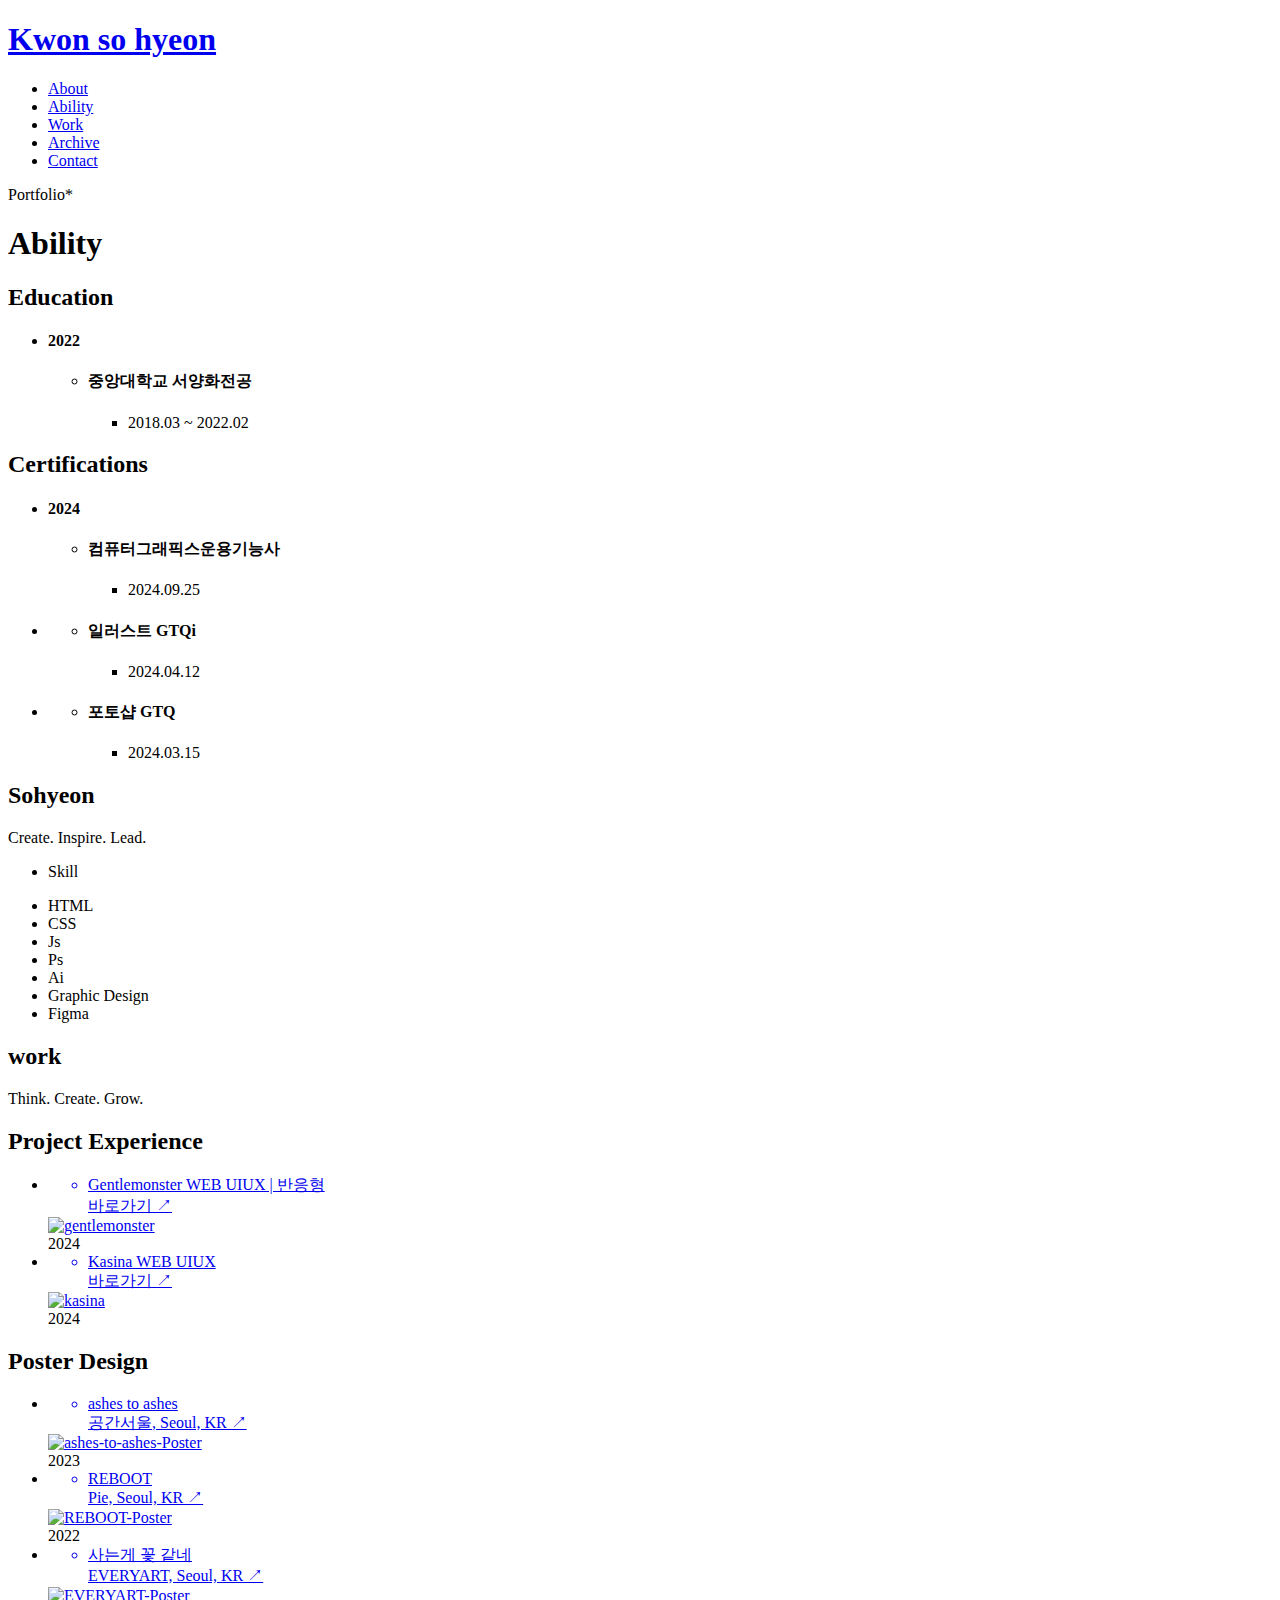
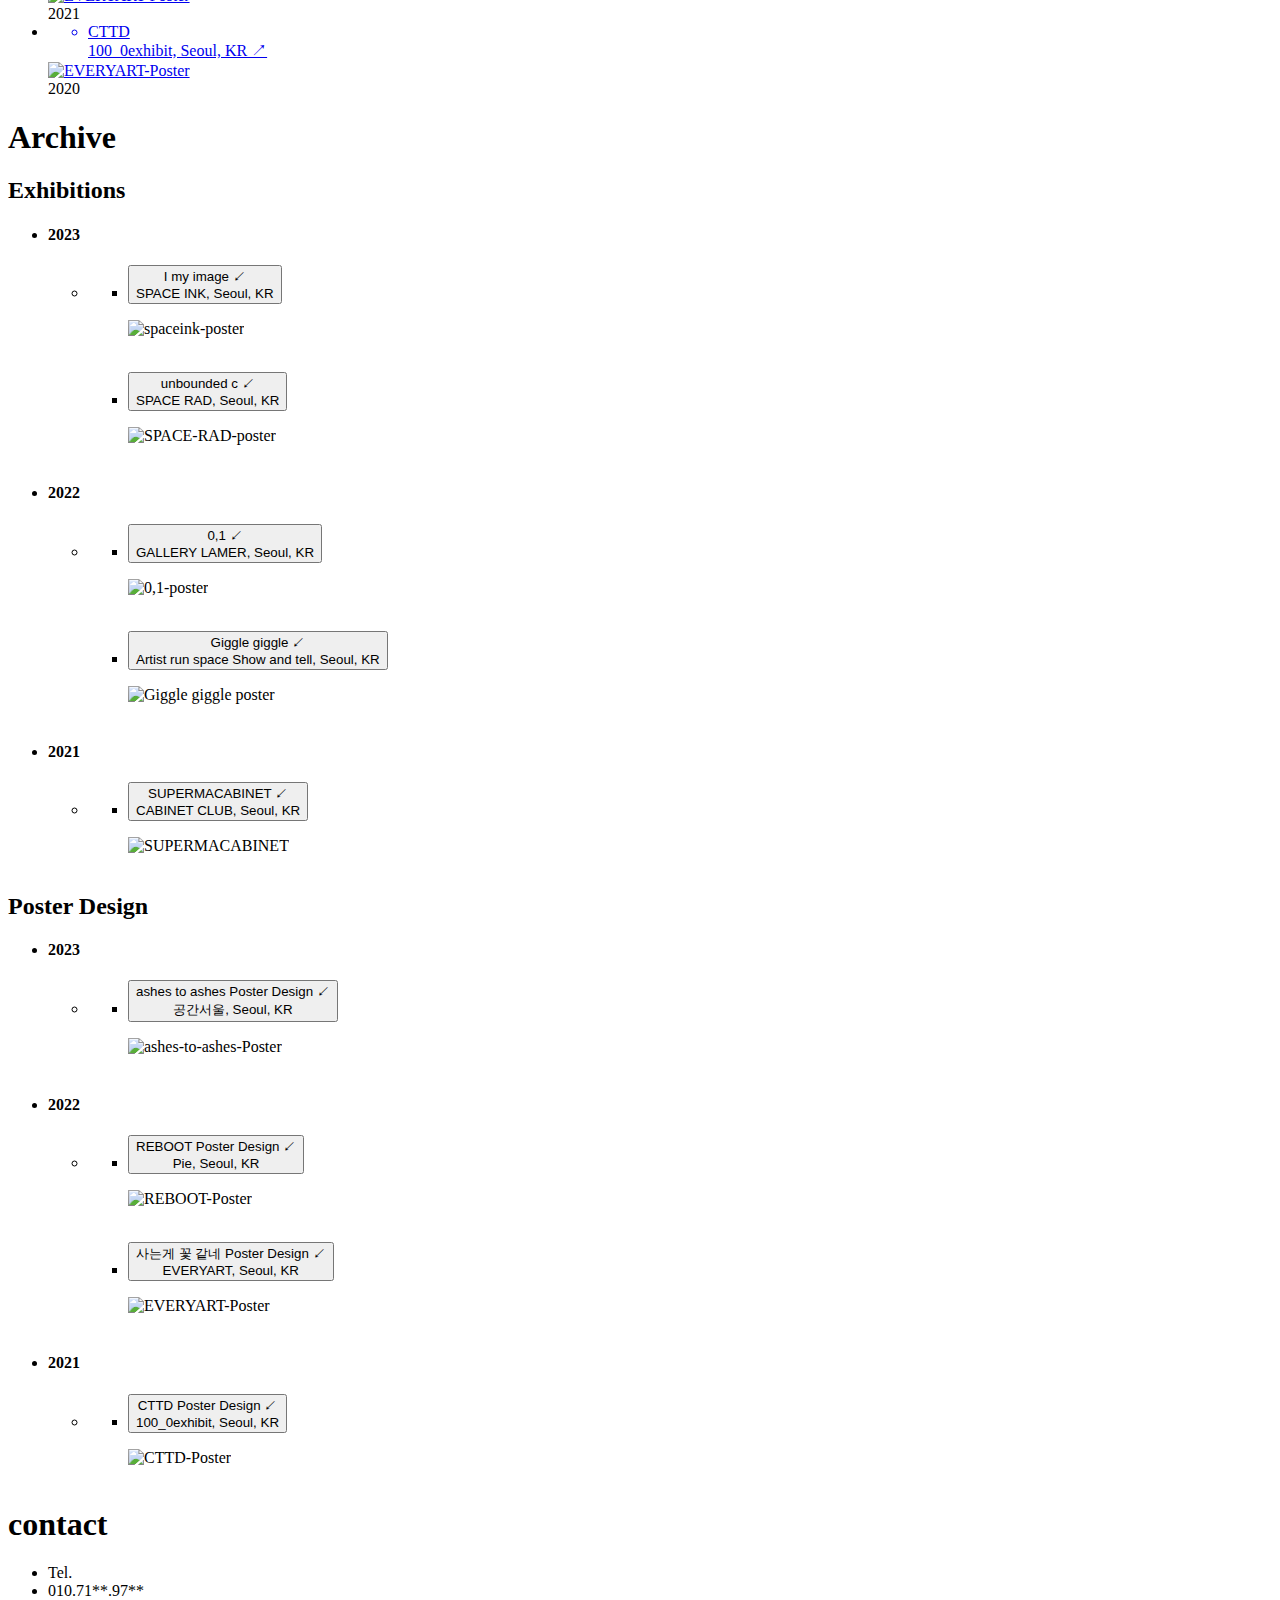
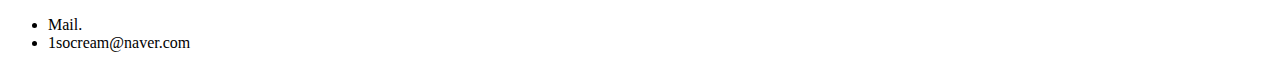
==== index.html @ 4e9f6f43 "Add files via upload" ====
<!DOCTYPE html>
<html lang="ko">
<head>
    <meta charset="UTF-8">
    <meta name="viewport" content="width=device-width, initial-scale=1.0">
    <title>kwon so hyeon</title>
    <link rel="preconnect" href="https://fonts.googleapis.com">
    <link rel="preconnect" href="https://fonts.gstatic.com" crossorigin>
    <link href="https://fonts.googleapis.com/css2?family=Figtree:ital,wght@0,300..900;1,300..900&family=Noto+Sans+KR:wght@100..900&family=Red+Hat+Display:ital,wght@0,300..900;1,300..900&display=swap" rel="stylesheet">
    <!-- <link href="https://fonts.googleapis.com/css2?family=Inter:ital,opsz,wght@0,14..32,100..900;1,14..32,100..900&display=swap" rel="stylesheet"> -->
    <script src="https://ajax.googleapis.com/ajax/libs/jquery/3.7.1/jquery.min.js"></script>
    <script src="js/script.js"></script> 
    <link rel="stylesheet" href="css/style.css">
</head>
<body>
    <div class="wrapper">
        <header>
            <div class="header-inner">
                <h1 class="logo">
                    <a href="index.html">Kwon so hyeon</a>
                </h1>
                <ul class="gnb">
                    <li><a href="#about">About</a></li>
                    <li><a href="#ability">Ability</a></li>
                    <li><a href="#work">Work</a></li>
                    <li><a href="#archive">Archive</a></li>
                    <li><a href="#contact">Contact</a></li>
                </ul>
            </div>
        </header>
        <!-- <div class="gnb-scroll"></div> -->
        
        <!-- 1 about -->
        <section id="about" class="section about">
            <div class="img-wrap">
                <!-- <img src="img/mon.png" alt="작업물"> -->
            </div>
            <div class="txt-wrap ani active">
                <p>Portfolio*</p>
            </div>
        </section>

        <!-- 2 ability -->
        <section id="ability" class="ability archive">
            <div class="scroll-container">
                <div class="sec1">
                    <div class="inner">
                        <h1 class="ani active">
                            <span>Ability</span>
                        </h1>
                    </div>
                </div>
                <div class="sec2">
                    <div class="inner">
                        <div class="year-lists">
                            <h2 class="sec-title line-top line-bottom ani active">
                                <span>Education</span>
                            </h2>
                            <ul>
                                <li>
                                    <h4 class="year">
                                        <span class="txt ani active">
                                            <span>2022</span>
                                        </span>
                                    </h4>
                                    <ul class="title-lists">
                                        <li>
                                            <h4 class="title line-bottom ani active">
                                                <span>중앙대학교 서양화전공</span>
                                            </h4>
                                            <ul class="content-lists">
                                                <li class="ani active">
                                                    <span>2018.03 ~ 2022.02</span>
                                                </li>
                                            </ul>
                                        </li>
                                    </ul>
                                </li>
                            </ul>
                        </div>
                        <div class="year-lists">
                            <h2 class="sec-title line-top line-bottom ani active">
                                <span>Certifications</span>
                            </h2>
                            <ul>
                                <li>
                                    <h4 class="year">
                                        <span class="txt ani active">
                                            <span>2024</span>
                                        </span>
                                    </h4>
                                    <ul class="title-lists">
                                        <li>
                                            <h4 class="title line-bottom ani active">
                                                <span>컴퓨터그래픽스운용기능사</span>
                                            </h4>
                                            <ul class="content-lists">
                                                <li class="ani active">
                                                    <span>2024.09.25</span>
                                                </li>
                                            </ul>
                                        </li>
                                    </ul>
                                </li>
                                <li>
                                    <h4 class="year">
                                        <span class="txt ani active">
                                            <span></span>
                                        </span>
                                    </h4>
                                    <ul class="title-lists">
                                        <li>
                                            <h4 class="title line-bottom ani active">
                                                <span>일러스트 GTQi</span>
                                            </h4>
                                            <ul class="content-lists">
                                                <li class="ani active">
                                                    <span>2024.04.12</span>
                                                </li>
                                            </ul>
                                        </li>
                                    </ul>
                                </li>
                                <li>
                                    <h4 class="year">
                                        <span class="txt ani active">
                                            <span></span>
                                        </span>
                                    </h4>
                                    <ul class="title-lists">
                                        <li>
                                            <h4 class="title line-bottom ani active">
                                                <span>포토샵 GTQ</span>
                                            </h4>
                                            <ul class="content-lists">
                                                <li class="ani active">
                                                    <span>2024.03.15</span>
                                                </li>
                                            </ul>
                                        </li>
                                    </ul>
                                </li>
                            </ul>
                        </div>
                    </div>
                </div>
            </div>
        </section>

        <!-- 3 work --> 
        <section id="work" class="work">
            <div class="sec1">
                <div class="fixed-text">
                    <div class="inner">
                        <h2 class="ani active">
                            <span>Sohyeon</span>
                        </h2>
                        <div class="p-box ani active">
                            <p class="ko">Create. Inspire. Lead.</p>
                        </div>
                    </div>
                </div>
                <div class="inner">
                    <div class="carrer-box line-top ani active">
                        <ul class="carrer-lists ani active">
                            <li>
                                <span class="txt-wrap">
                                    <span class="skill">Skill</span>
                                </span>
                            </li>
                        </ul>
                        <div class="field-lists">
                            <ul>
                                <li class="ani active">
                                    <span>HTML</span>
                                </li>
                                <li class="ani active">
                                    <span>CSS</span>
                                </li>
                                <li class="ani active">
                                    <span>Js</span>
                                </li>
                                <li class="ani active">
                                    <span>Ps</span>
                                </li>
                                <li class="ani active">
                                    <span>Ai</span>
                                </li>
                                <li class="ani active">
                                    <span>Graphic Design</span>
                                </li>
                                <li class="ani active">
                                    <span>Figma</span>
                                </li>
                            </ul>
                        </div>
                    </div>
                </div>
            </div>
            <div class="wrap">
                <div class="fixed-text workfix">
                    <div class="inner">
                        <h2 class="ani active">
                            <span>work</span>
                        </h2>
                        <div class="p-box ani active">
                            <p class="ko">Think. Create. Grow.</p>
                        </div>
                    </div>
                </div>
                <div class="scroll-container">
                    <div class="sec2">
                        <div class="inner">
                            <div class="cont-wrap">
                                <h2 class="ani active">
                                    <span>Project Experience</span>
                                </h2>
                                <div class="project-experience line-top ani active">
                                    <ul>
                                        <li class="line-top ani active">
                                            <a class="" href="http://thgusl228.dothome.co.kr/" target="_blank">
                                                <div class="text-box">
                                                    <ul>
                                                        <li>
                                                            <span>
                                                                <span>Gentlemonster WEB UIUX | 반응형<br>바로가기 ↗</span>
                                                            </span>
                                                        </li>
                                                    </ul>
                                                </div>
                                            </a>
                                            <div class="img-box gentlemonster">
                                                <a class="" href="http://thgusl228.dothome.co.kr/" target="_blank">
                                                    <img src="img/desktop.png" alt="gentlemonster">
                                                </a>
                                            </div>
                                            <span class="year">
                                                <span>2024</span>
                                            </span>
                                        </li>
                                        <li class="line-top ani active">
                                            <a class="" href="http://sohyeon.dothome.co.kr/" target="_blank">
                                                <div class="text-box">
                                                    <ul>
                                                        <li>
                                                            <span>
                                                                <span>Kasina WEB UIUX<br>바로가기 ↗</span>
                                                            </span>
                                                        </li>
                                                    </ul>
                                                </div>
                                            </a>
                                            <div class="img-box kasina">
                                                <a class="" href="http://sohyeon.dothome.co.kr/" target="_blank">
                                                    <img src="img/desktop.png" alt="kasina">
                                                </a>
                                            </div>
                                            <span class="year">
                                                <span>2024</span>
                                            </span>
                                        </li>
                                    </ul>
                                </div>
                            </div>
                        </div>
                    </div>
                    <div class="sec2 poster">
                        <div class="inner">
                            <div class="cont-wrap">
                                <h2 class="ani active">
                                    <span>Poster Design</span>
                                </h2>
                                <div class="project-experience line-top ani active">
                                    <ul>
                                        <li class="line-top ani active">
                                            <a href="https://www.instagram.com/p/Col1aEySM3P/">
                                                <div class="text-box">
                                                    <ul>
                                                        <li>
                                                            <span>
                                                                <span>ashes to ashes<br>공간서울, Seoul, KR ↗</span>
                                                            </span>
                                                        </li>
                                                    </ul>
                                                </div>
                                            </a>
                                            <div class="img-box type1">
                                                <a href="https://www.instagram.com/p/Col1aEySM3P/">
                                                    <img src="img/ashes-to-ashes.jpg" alt="ashes-to-ashes-Poster">
                                                </a>
                                            </div>
                                            <span class="year">
                                                <span>2023</span>
                                            </span>
                                        </li>
                                        <li class="line-top ani active">
                                            <a href="https://www.instagram.com/p/CaCGhY4pYge/">
                                                <div class="text-box">
                                                    <ul>
                                                        <li>
                                                            <span>
                                                                <span>REBOOT<br>Pie, Seoul, KR ↗</span>
                                                            </span>
                                                        </li>
                                                    </ul>
                                                </div>
                                            </a>
                                            <div class="img-box type1">
                                                <a href="https://www.instagram.com/p/CaCGhY4pYge/">
                                                    <img src="img/reboot.jpg" alt="REBOOT-Poster">
                                                </a>
                                            </div>
                                            <span class="year">
                                                <span>2022</span>
                                            </span>
                                        </li>
                                        <li class="line-top ani active">
                                            <a href="https://www.instagram.com/p/CYn3ITJJl_C/">
                                                <div class="text-box">
                                                    <ul>
                                                        <li>
                                                            <span>
                                                                <span>사는게 꽃 같네<br>EVERYART, Seoul, KR ↗</span>
                                                            </span>
                                                        </li>
                                                    </ul>
                                                </div>
                                            </a>
                                            <div class="img-box type1">
                                                <a href="https://www.instagram.com/p/CYn3ITJJl_C/">
                                                    <img src="img/everyart.png" alt="EVERYART-Poster">
                                                </a>
                                            </div>
                                            <span class="year">
                                                <span>2021</span>
                                            </span>
                                        </li>
                                        <li class="line-top ani active">
                                            <a href="https://www.instagram.com/p/CQ5iiHIJYPW/">
                                                <div class="text-box">
                                                    <ul>
                                                        <li>
                                                            <span>
                                                                <span>CTTD<br>100_0exhibit, Seoul, KR ↗</span>
                                                            </span>
                                                        </li>
                                                    </ul>
                                                </div>
                                            </a>
                                            <div class="img-box type1">
                                                <a href="https://www.instagram.com/p/CQ5iiHIJYPW/">
                                                    <img src="img/cttd.jpg" alt="EVERYART-Poster">
                                                </a>
                                            </div>
                                            <span class="year">
                                                <span>2020</span>
                                            </span>
                                        </li>
                                    </ul>
                                    <div class="view-more ani moreBtn active" style="display: none;">
                                        <button>
                                            <span class="pd-font">(</span>View m<i class="pd-font">o</i>re<span class="pd-font">)</span>
                                        </button>
                                    </div>
                                </div>
                            </div>
                        </div>
                    </div>
                </div>
            </div>
        </section>                    
    

        <!-- 4 archive -->
        <section id="archive" class="archive">
            <div class="scroll-container">
                <div class="sec1">
                    <div class="inner">
                        <h1 class="ani active">
                            <span>Archive</span>
                        </h1>
                    </div>   
                </div>
                <div class="sec3">
                    <div class="inner">
                        <div class="year-lists press">
                            <h2 class="sec-title line-top line-bottom ani active">
                                <span>Exhibitions</span>
                            </h2>
                            <ul>
                                <li>
                                    <h4 class="year">
                                        <span class="txt ani active">
                                            <span>2023</span>
                                        </span>
                                    </h4>
                                    <ul class="title-lists">
                                        <li>
                                            <ul class="content-lists">
                                                <li class="line-bottom ani active">
                                                    <button>
                                                        <span class="ko">I my image ↙
                                                            <br>SPACE INK, Seoul, KR
                                                        </span>
                                                    </button>
                                                    <div class="img-box">
                                                        <p>
                                                            <img src="img/spaceink.jpg" alt="spaceink-poster">
                                                            <br style="clear:both;">&nbsp;
                                                        </p>
                                                    </div>
                                                </li>
                                                <li class="line-bottom ani active">
                                                    <button>
                                                        <span class="ko">unbounded c ↙
                                                            <br>SPACE RAD, Seoul, KR
                                                        </span>
                                                    </button>
                                                    <div class="img-box">
                                                        <p>
                                                            <img src="img/spacelad.jpg" alt="SPACE-RAD-poster">
                                                            <br style="clear:both;">&nbsp;
                                                        </p>
                                                    </div>
                                                </li>
                                            </ul>
                                        </li>
                                    </ul>
                                </li>
                                <li>
                                    <h4 class="year">
                                        <span class="txt ani active">
                                            <span>2022</span>
                                        </span>
                                    </h4>
                                    <ul class="title-lists">
                                        <li>
                                            <ul class="content-lists">
                                                <li class="line-bottom ani active">
                                                    <button>
                                                        <span class="ko">0,1 ↙
                                                            <br>GALLERY LAMER, Seoul, KR
                                                        </span>
                                                    </button>
                                                    <div class="img-box">
                                                        <p>
                                                            <img src="img/cau.png" alt="0,1-poster">
                                                            <br style="clear:both;">&nbsp;
                                                        </p>
                                                    </div>
                                                </li>
                                                <li class="line-bottom ani active">
                                                    <button>
                                                        <span class="ko">Giggle giggle ↙
                                                            <br>Artist run space Show and tell, Seoul, KR
                                                        </span>
                                                    </button>
                                                    <div class="img-box">
                                                        <p>
                                                            <img src="img/showandtell.png" alt="Giggle giggle poster">
                                                            <br style="clear:both;">&nbsp;
                                                        </p>
                                                    </div>
                                                </li>
                                            </ul>
                                        </li>
                                    </ul>
                                </li>
                                <li>
                                    <h4 class="year">
                                        <span class="txt ani active">
                                            <span>2021</span>
                                        </span>
                                    </h4>
                                    <ul class="title-lists">
                                        <li>
                                            <ul class="content-lists">
                                                <li class="line-bottom ani active">
                                                    <button>
                                                        <span class="ko">SUPERMACABINET ↙
                                                            <br>CABINET CLUB, Seoul, KR
                                                        </span>
                                                    </button>
                                                    <div class="img-box">
                                                        <p>
                                                            <img src="img/cabinetclub.jpg" alt="SUPERMACABINET">
                                                            <br style="clear:both;">&nbsp;
                                                        </p>
                                                    </div>
                                                </li>
                                            </ul>
                                        </li>
                                    </ul>
                                </li>
                            </ul>
                        </div>
                    </div>
                </div>
                <div class="sec4">
                    <div class="inner">
                        <div class="year-lists press">
                            <h2 class="sec-title line-top line-bottom ani active">
                                <span>Poster Design</span>
                            </h2>
                            <ul>
                                <li>
                                    <h4 class="year">
                                        <span class="txt ani active">
                                            <span>2023</span>
                                        </span>
                                    </h4>
                                    <ul class="title-lists">
                                        <li>
                                            <ul class="content-lists">
                                                <li class="line-bottom ani active">
                                                    <button>
                                                        <span class="ko">ashes to ashes Poster Design ↙
                                                            <br>공간서울, Seoul, KR
                                                        </span>
                                                    </button>
                                                    <div class="img-box">
                                                        <p>
                                                            <img src="img/ashes-to-ashes.jpg" alt="ashes-to-ashes-Poster">
                                                            <br style="clear:both;">&nbsp;
                                                        </p>
                                                    </div>
                                                </li>
                                            </ul>
                                        </li>
                                    </ul>
                                </li>
                                <li>
                                    <h4 class="year">
                                        <span class="txt ani active">
                                            <span>2022</span>
                                        </span>
                                    </h4>
                                    <ul class="title-lists">
                                        <li>
                                            <ul class="content-lists">
                                                <li class="line-bottom ani active">
                                                    <button>
                                                        <span class="ko">REBOOT Poster Design ↙
                                                            <br>Pie, Seoul, KR
                                                        </span>
                                                    </button>
                                                    <div class="img-box">
                                                        <p>
                                                            <img src="img/reboot.jpg" alt="REBOOT-Poster">
                                                            <br style="clear:both;">&nbsp;
                                                        </p>
                                                    </div>
                                                </li>
                                                <li class="line-bottom ani active">
                                                    <button>
                                                        <span class="ko">사는게 꽃 같네 Poster Design ↙
                                                            <br>EVERYART, Seoul, KR
                                                        </span>
                                                    </button>
                                                    <div class="img-box">
                                                        <p>
                                                            <img src="img/everyart.png" alt="EVERYART-Poster">
                                                            <br style="clear:both;">&nbsp;
                                                        </p>
                                                    </div>
                                                </li>
                                            </ul>
                                        </li>
                                    </ul>
                                </li>
                                <li>
                                    <h4 class="year">
                                        <span class="txt ani active">
                                            <span>2021</span>
                                        </span>
                                    </h4>
                                    <ul class="title-lists">
                                        <li>
                                            <ul class="content-lists">
                                                <li class="line-bottom ani active">
                                                    <button>
                                                        <span class="ko">CTTD Poster Design ↙
                                                            <br>100_0exhibit, Seoul, KR
                                                        </span>
                                                    </button>
                                                    <div class="img-box">
                                                        <p>
                                                            <img src="img/cttd.jpg" alt="CTTD-Poster">
                                                            <br style="clear:both;">&nbsp;
                                                        </p>
                                                    </div>
                                                </li>
                                            </ul>
                                        </li>
                                    </ul>
                                </li>
                            </ul>
                        </div>
                    </div>
                </div>
            </div>
        </section>
        

        <!-- 5 contact -->
        <section id="contact" class="contact">
            <div class="inner">
                <h1 class="ani active">
                    <span>contact</span>
                </h1> 
                <div class="footer">
                    <ul>
                        <li>Tel.</li>
                        <li>010.71**.97**</li>
                    </ul>
                    <ul>
                        <li>Mail.</li>
                        <li>1socream@naver.com</li>
                    </ul>
                </div>
            </div>  
        </section>
    </div>
</body>
</html>
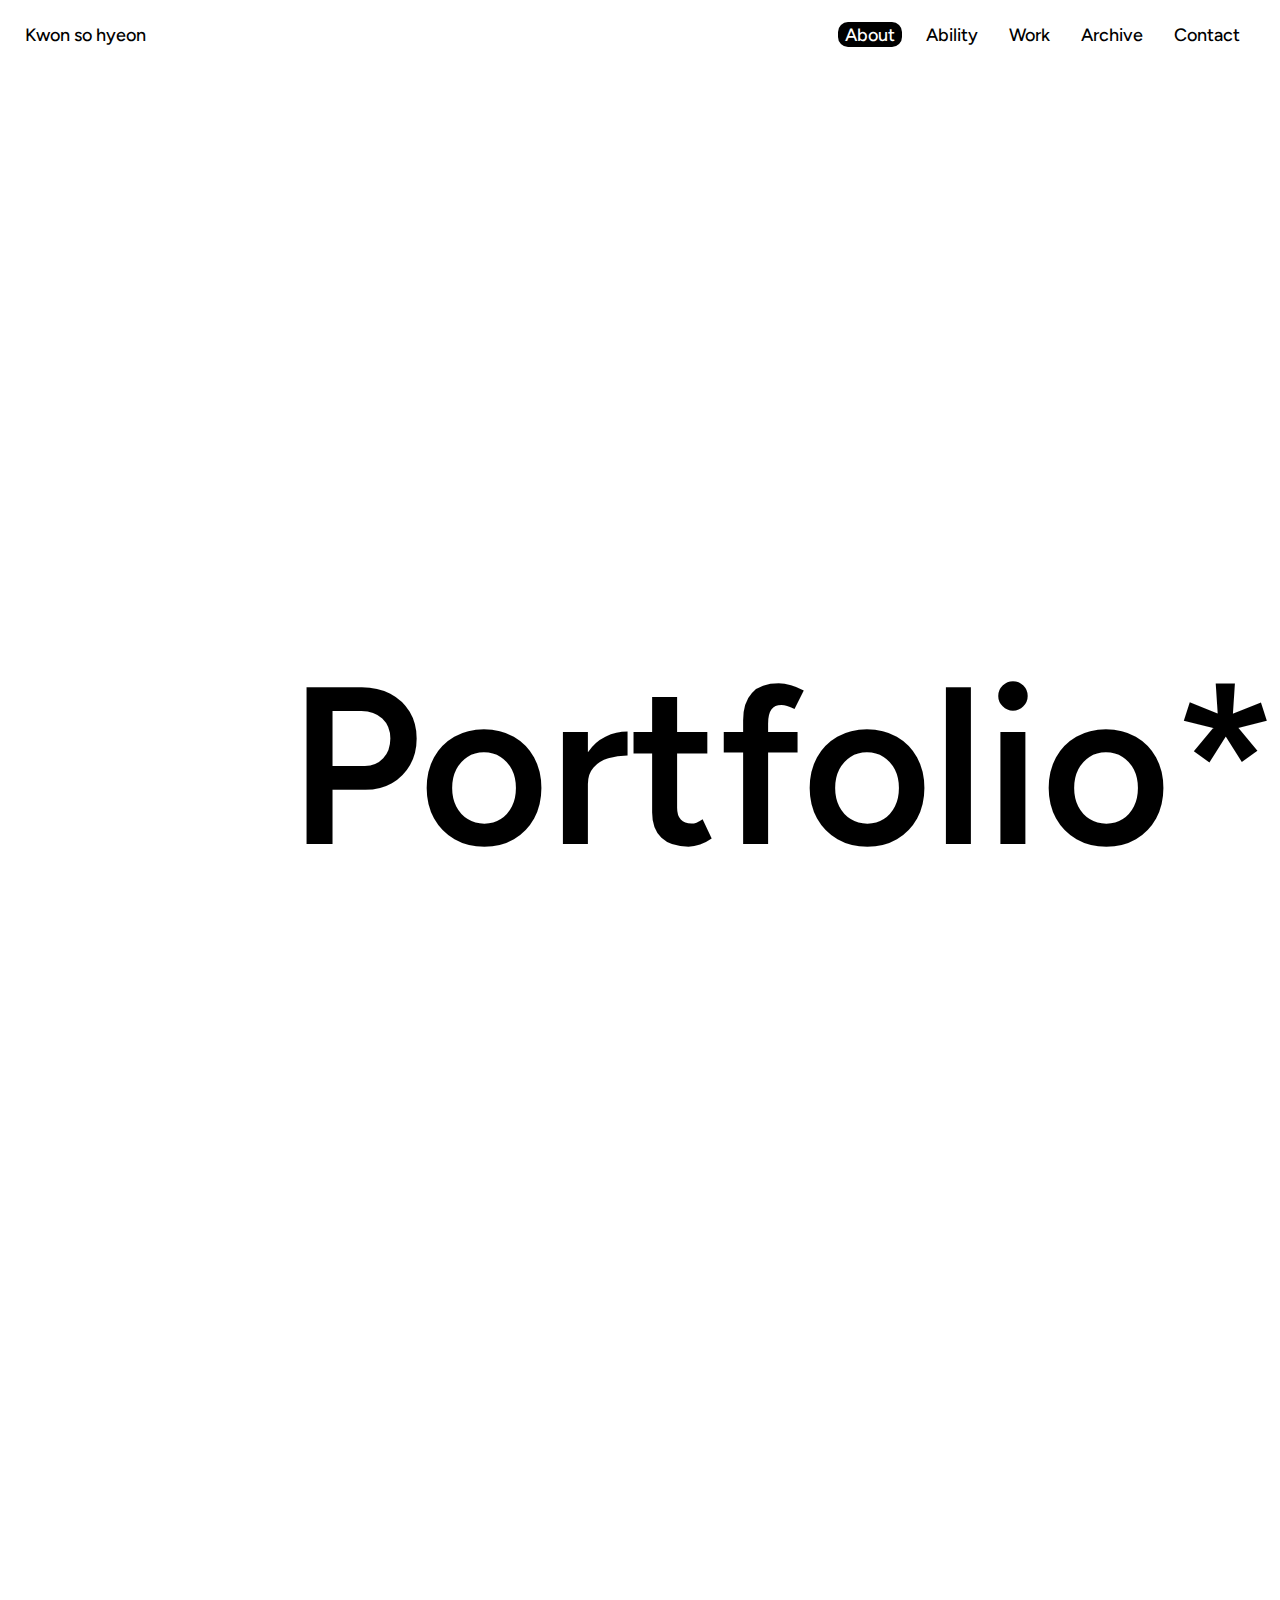
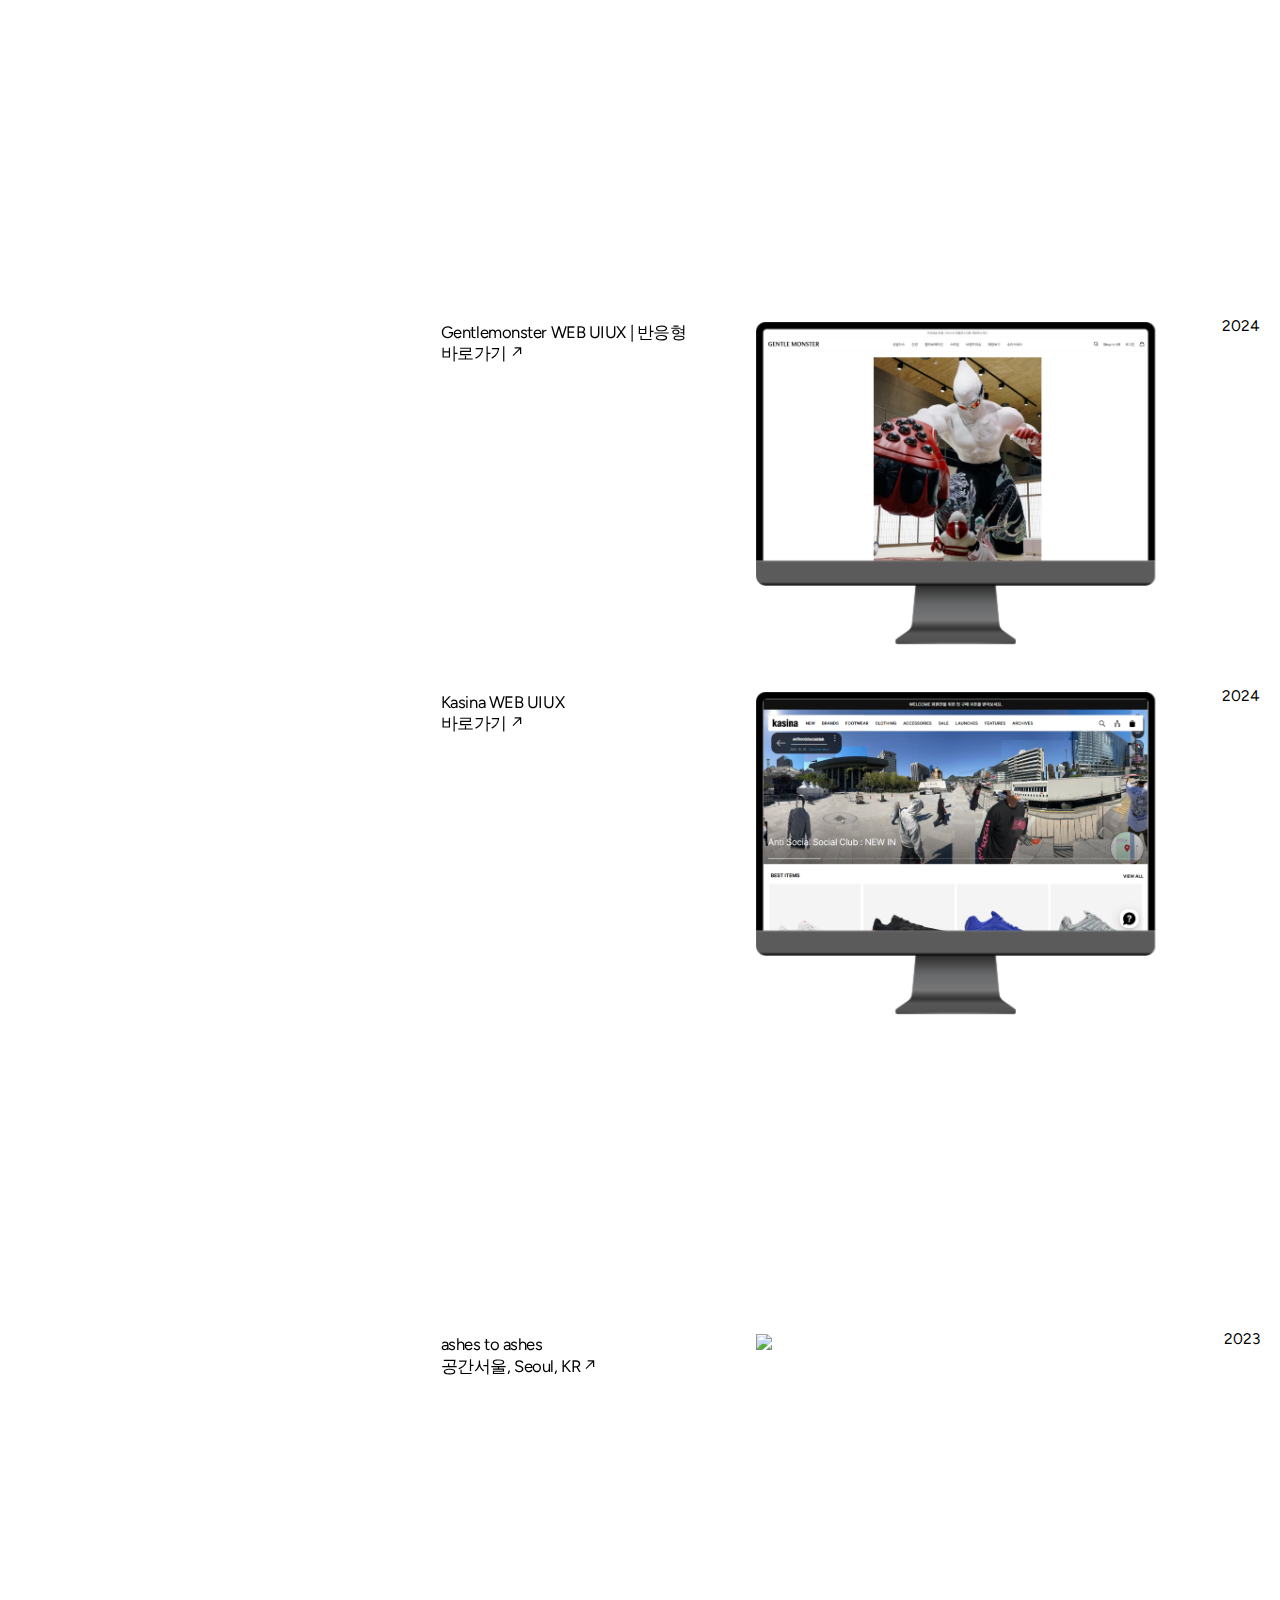
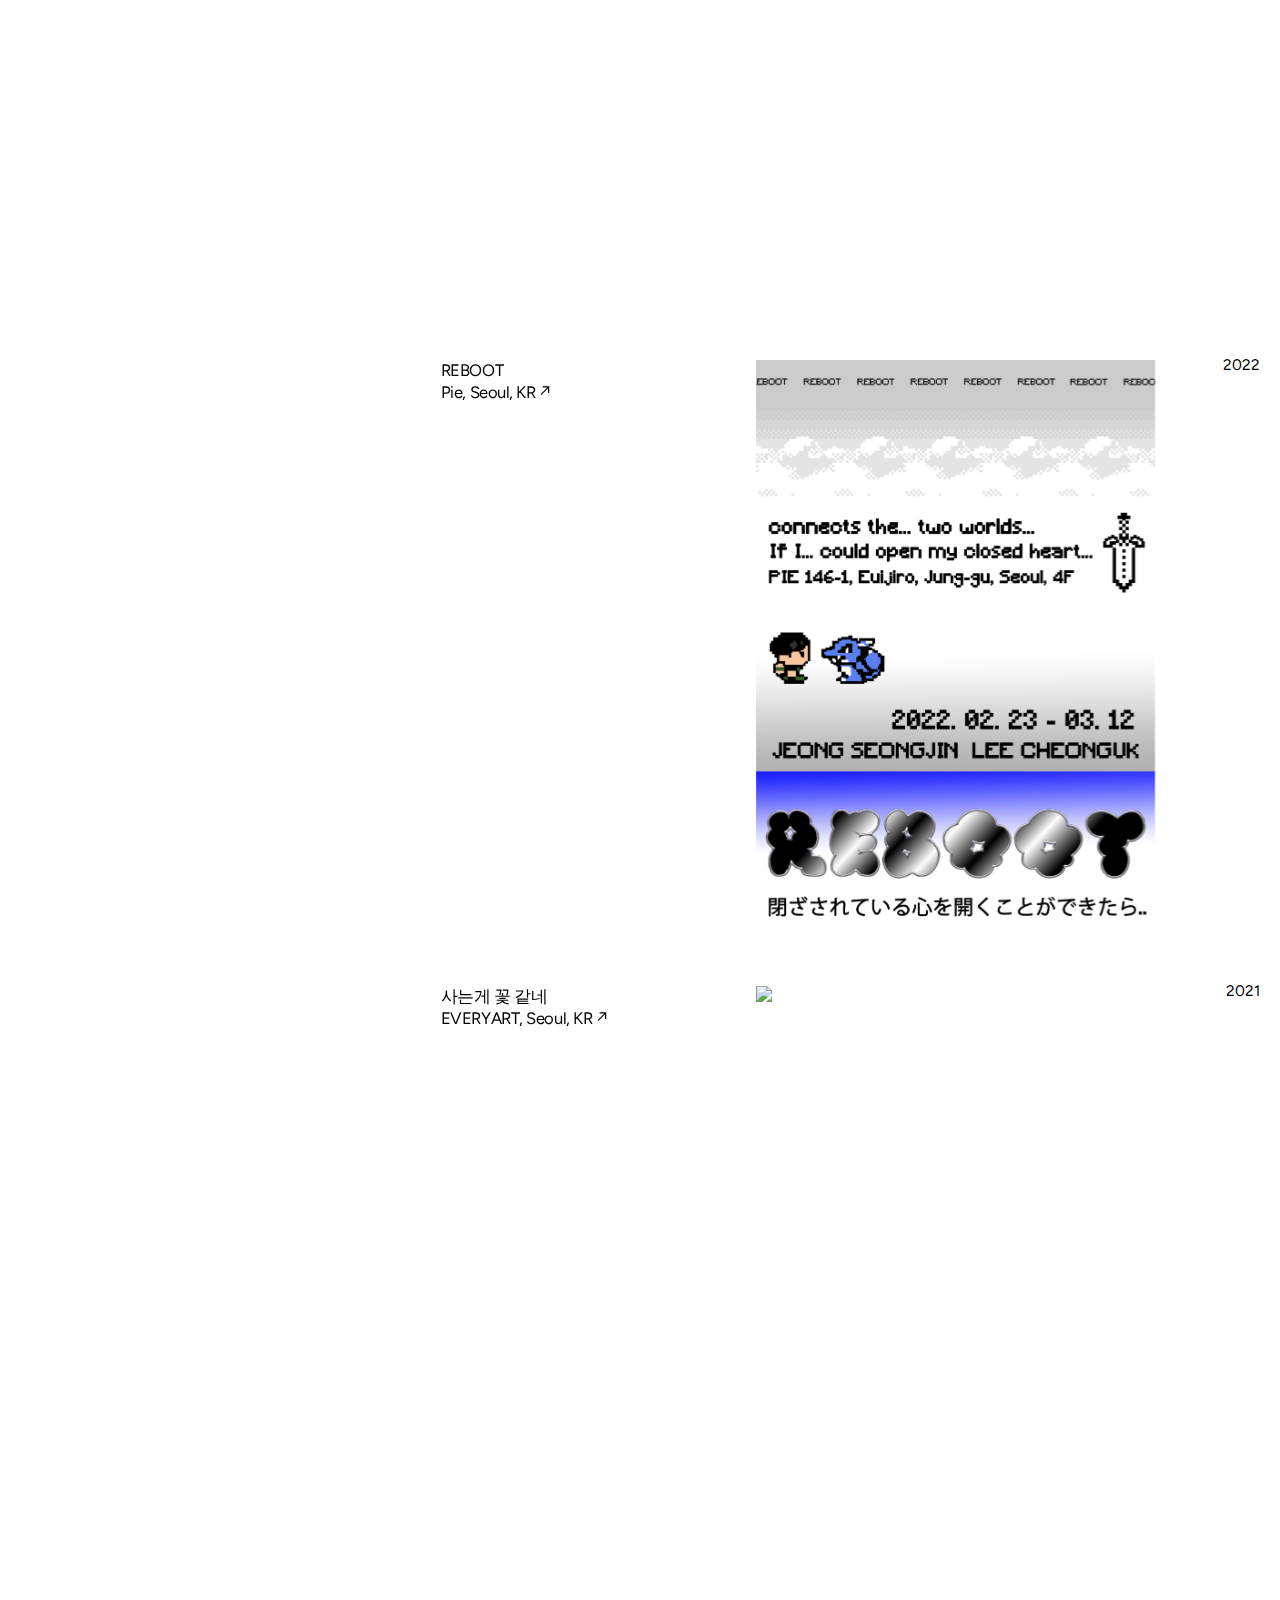
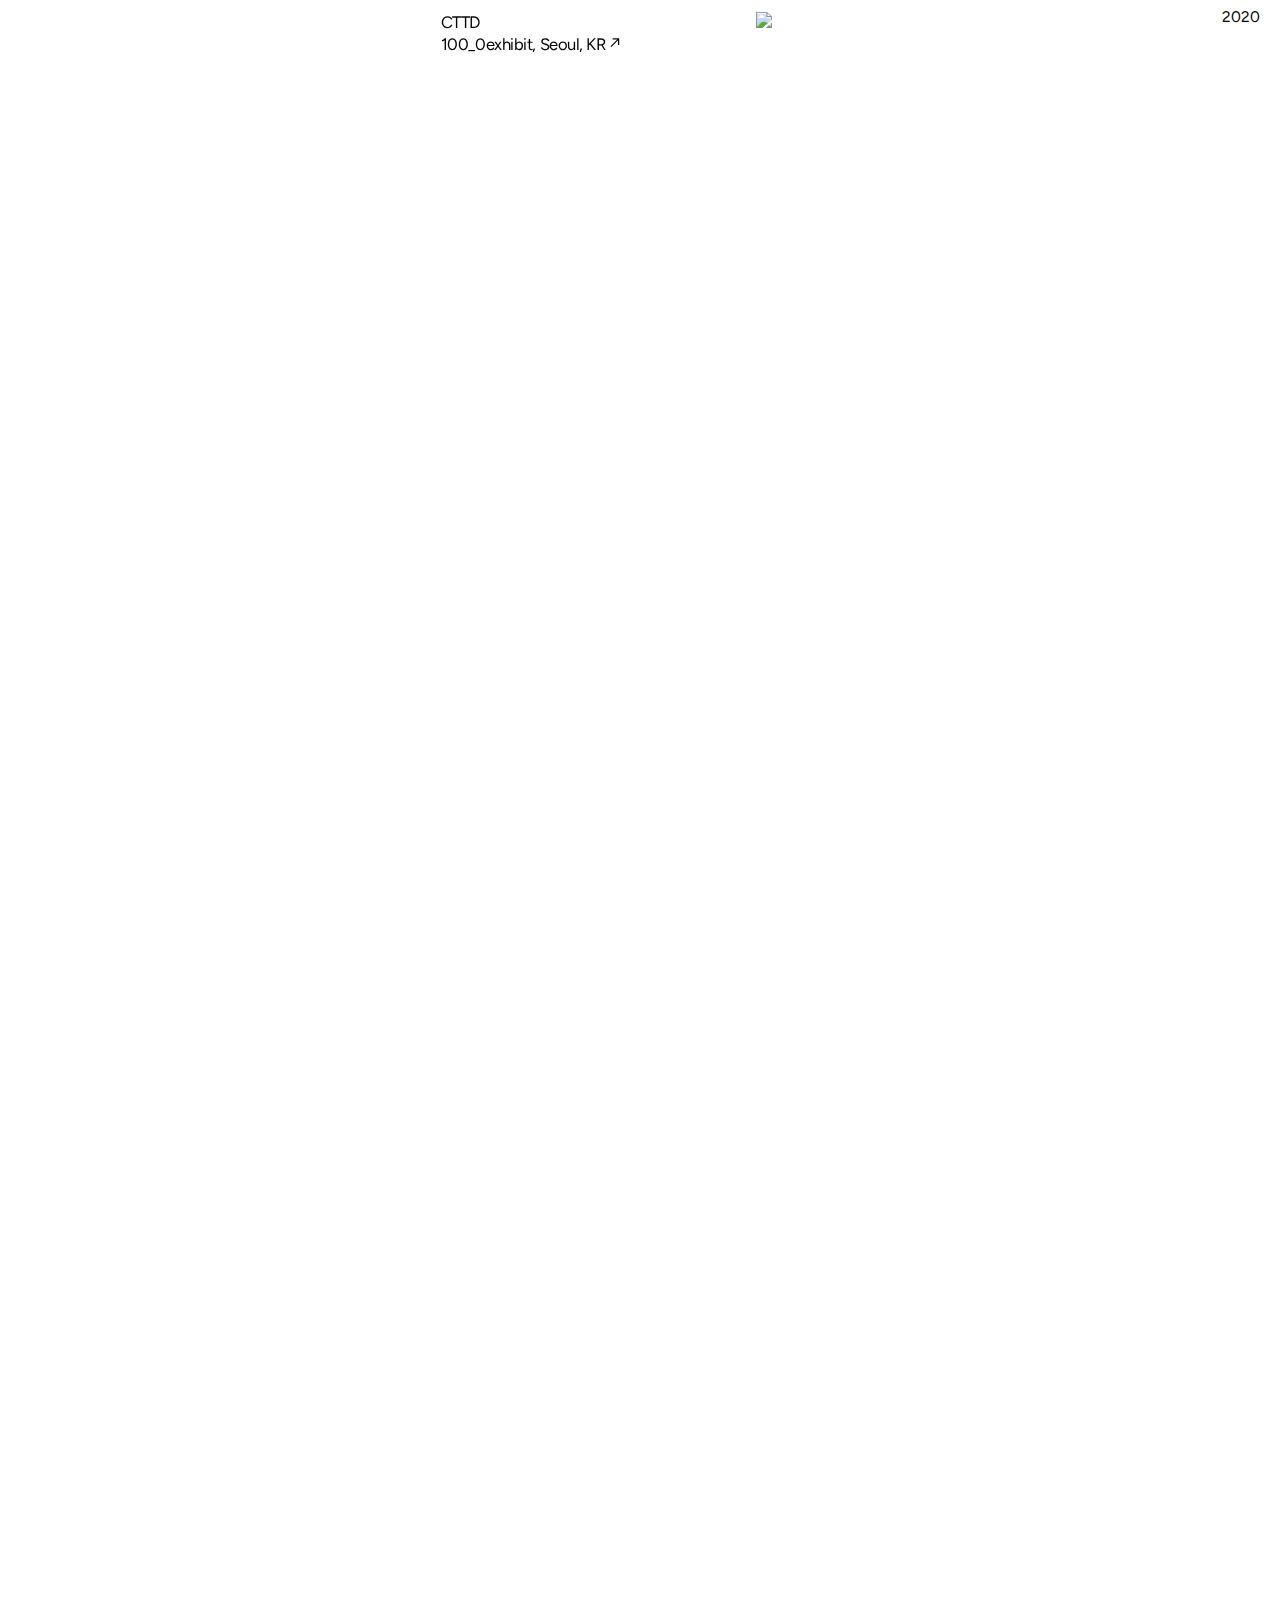
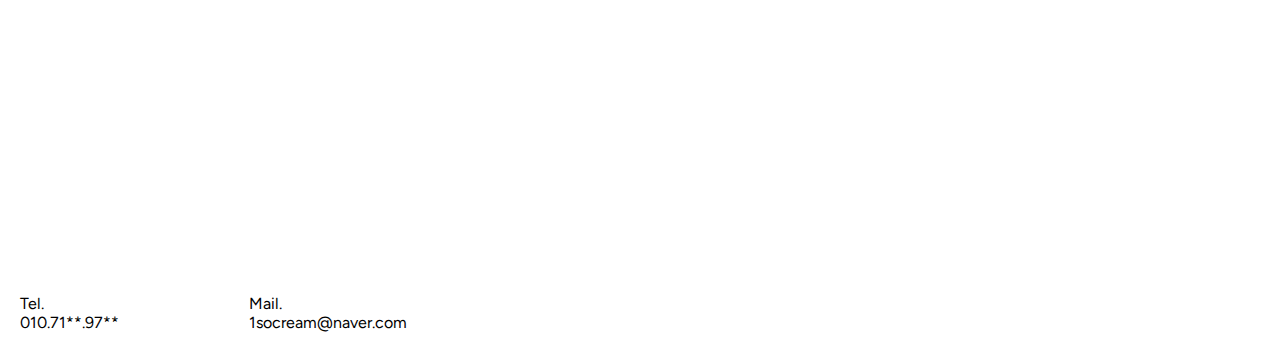
==== commit 3800b13a: "반응형 추가" ====
--- a/index.html
+++ b/index.html
@@ -35,7 +35,7 @@
             <div class="img-wrap">
                 <!-- <img src="img/mon.png" alt="작업물"> -->
             </div>
-            <div class="txt-wrap ani active">
+            <div class="txt-wrap">
                 <p>Portfolio*</p>
             </div>
         </section>
--- a/css/style.css
+++ b/css/style.css
@@ -0,0 +1,606 @@
+*{margin: 0; padding: 0; box-sizing: border-box;}
+a{text-decoration: none; color: #000;}
+li{list-style: none;}
+img{height: auto; max-width: 100%;}
+.mo{
+    display: none !important;
+}
+body, span{
+    color: #000;
+    font-family: Figtree, "NotoSansKR", "나눔 고딕", Helvetica, "Apple SD Gothic Neo", sans-serif;
+}
+.inner{padding: 1.25rem;}
+
+header{
+    width: 100vw;
+    position: fixed;
+    padding: 0 1.25rem;
+    z-index: 999;
+}
+header .header-inner{
+    width: 100%;
+    display: flex;
+    align-items: center;
+    justify-content: space-between;
+    position: fixed;
+    top: 0; left: 0;
+    z-index: 999;
+    padding: 24px 25px 10px;
+    color: #000;
+    background-color: #fff;
+}
+section{
+    width: 100%;
+}
+
+/* header */
+header .logo{
+    display: inline-block;
+    font-size: 18px; font-weight: 500;
+}
+.gnb{
+    float: right;
+}
+.gnb li{
+    float: left;
+    padding: 0 8.4px;
+    font-weight: 500;
+}
+.gnb li a{
+    font-size: 18px;
+    line-height: 17px;
+    overflow: hidden;
+    padding: 2px 7px 1px;
+    position: relative;
+    border-radius: 10px;
+}
+
+.gnb li:hover a{
+    color: #fff;
+    background-color: #000;
+}
+.gnb li a.active {
+    color: #fff;
+    background-color: #000;
+}
+
+/* about */
+.about{
+    height: 100vh;
+    overflow: hidden;
+    position: relative;
+    padding: 0 1.25rem;
+}
+.about .txt-wrap{
+    position: absolute;
+    bottom: 0;
+    right: 0;
+}
+.about .txt-wrap p{
+    margin: auto;
+    font-size: 17.5vw;
+    font-weight: 600;
+    /* letter-spacing: -0.2vw; */
+    /* font-family: "Inter", sans-serif; */
+}
+/* .about img{
+    width: 280px;
+} */
+
+/* 2 ability */
+
+
+
+/* 3 work */
+.work{
+    position: relative;
+}
+.work .wrap{
+    margin-top: 8vw;
+}
+.work .fixed-text{
+    display: flex;
+    align-items: center;
+    position: absolute;
+    top: 100px;
+    z-index: 3;
+    /* position: sticky; */
+    /* top: 300px; */
+}
+.work .fixed-text.workfix {
+    position: sticky;
+    top: 300px;
+}
+.work .fixed-text .inner h2{
+    text-align: left;
+    font-weight: 400;
+}
+.work .fixed-text .inner h2 span{
+    font-size: 7.9vw;
+    font-weight: 600;
+    letter-spacing: -0.14vw;
+    line-height: 1.3;
+    padding-right: 1vw;
+}
+.work .fixed-text .inner .p-box{
+    padding-top: 0.3vw;
+    text-align: left;
+}
+.work .fixed-text .inner .p-box p{
+    display: block;
+    font-size: 1.98vw;
+    letter-spacing: -0.06vw;
+    line-height: 1.55;
+    font-weight: 700;
+}
+
+.work .scroll-container{
+    overflow: hidden;
+    outline: none;
+    margin-top: -14vw;
+}
+.work .sec1{
+    width: 100%;
+    display: flex;
+    align-items: center;
+    position: relative;
+    height: 50vw;
+    /* background-color: #f4dfeb; */
+}
+.work .sec1 .inner{
+    width: 100%;
+    position: relative;
+}
+.work .sec1 .carrer-box{
+    display: flex;
+    overflow: visible;
+    /* padding-top: 1.3vw; */
+    padding-top: 26.3vw;
+    text-align: left;
+}
+
+.work .sec1 .carrer-box .carrer-lists .skill{
+    display: inline-block;
+    font-size: 1.5vw;
+    font-weight: 500;
+    letter-spacing: -0.04vw;
+    vertical-align: middle;
+    padding-top: 1.7vw;
+}
+.work .sec1 .carrer-box > .carrer-lists,.work .sec1 .carrer-box .field-lists{
+    opacity: 1;
+    -webkit-transform: none;
+    transform: none;
+    transition: none;
+}
+.work .sec1 .carrer-box .field-lists{
+    margin: 0.1vw 0 0 4.6vw;
+    padding-top: 1.3vw;
+}
+.work .sec1 .carrer-box .field-lists ul li{
+    display: inline-block;
+    padding: 0.33vw;
+}
+.work .sec1 .carrer-box .field-lists ul li:nth-child(5n+1) {
+    clear: both;
+}
+.work .sec1 .carrer-box .field-lists ul li span{
+    /* background: #fff; */
+    border-radius: 1.05vw;
+    display: inline-block;
+    font-size: 1.2vw;
+    font-weight: 500;
+    letter-spacing: 0.03vw;
+    padding: 0.2vw 0.71vw;
+    background-color: #eee;
+}
+
+.work .sec2 .inner{
+    text-align: right;
+}
+.work .sec2 .inner .cont-wrap{
+    width: 64vw;
+    display: inline-block;
+    text-align: left;
+}
+.work .sec2 .inner .cont-wrap h2 span{
+    font-size: 4.63vw;
+    font-weight: 500;
+    letter-spacing: -0.14vw;
+    line-height: 1.3;
+}
+.work .sec2 .inner .cont-wrap .project-experience{
+    margin-top: 1.1vw;
+    position: relative;
+}
+.work .sec2 .inner .cont-wrap .project-experience ul{
+    display: block;
+    opacity: 1;
+    -webkit-transform: none;
+    transform: none;
+    transition: none;
+    margin-top: 1.58vw;
+}
+.work .sec2 .inner .cont-wrap .project-experience ul li{
+    padding: 0 0 12vw;
+    position: relative;
+}
+/* .work .sec2 .inner .cont-wrap .project-experience ul li a{
+    margin-top: 1.58vw;
+    position: relative;
+} */
+
+.work .sec2 .inner .cont-wrap .project-experience ul li a .text-box{
+    margin-top: 0.2vw;
+    position: relative;
+    z-index: 3;
+}
+.work .sec2 .inner .cont-wrap .project-experience ul li a .text-box ul li>span{
+    display: inline-block;
+    font-size: 1.3vw;
+    letter-spacing: -0.035vw;
+    line-height: 1.28;
+}
+.work .sec2 .project-experience ul li.ani.active .text-box>ul>li>span {
+    opacity: 1;
+    -webkit-transform: translateY(0);
+    transform: translateY(0);
+    transition-delay: 0.1s;
+    transition: 1.05s cubic-bezier(.19,1,.22,1);
+}
+
+.work .sec2 .inner .cont-wrap .project-experience .img-box{
+    width: 31.2vw;
+    float: right;
+    margin: 1.58vw 8.2vw 0 0;
+}
+.work .sec2 .inner .cont-wrap .project-experience .img-box>a{
+    position: relative;
+    width: 100%;
+    display: block;
+    cursor: pointer;
+    z-index: 3;
+}
+.work .sec2 .inner .cont-wrap .project-experience .img-box.gentlemonster{
+    background: url(../img/project_desktop1.png);
+    background-size: 100%;
+    background-repeat: no-repeat;
+}
+.work .sec2 .inner .cont-wrap .project-experience .img-box.kasina{
+    background: url(../img/project_desktop2.png);
+    background-size: 100%;
+    background-repeat: no-repeat;
+}
+.work .sec2 .inner .cont-wrap .project-experience>ul>li>* {
+    display: inline-block;
+    opacity: 1;
+    -webkit-transform: none;
+    transform: none;
+    transition: none;
+    vertical-align: top;
+}
+.work .sec2 .inner .cont-wrap .project-experience .year{
+    position: absolute;
+    top: 1.15vw; right: 0;
+}
+.work .sec2 .inner .cont-wrap .project-experience .year span{
+    display: inline-block;
+    font-size: 1.2vw;
+}
+
+/* 4 archive */
+
+.archive h1{
+    /* margin: 4.9vw 0 15.2vw .12vw; */
+    margin: 13.55vw 0 15.2vw .12vw;
+}
+.archive h1 span{
+    font-size: 9.9vw;
+    letter-spacing: -0.29vw;
+    line-height: 1;
+}
+
+.ani {
+    display: block;
+    font-size: 0;
+}
+.ani > *{
+    display: inline-block;
+    opacity: 0;
+    -webkit-transform: translateY(110%);
+    transform: translateY(110%);
+    transition: 1.05s cubic-bezier(.19,1,.22,1);
+}
+.ani.active > *{
+    opacity: 1;
+    -webkit-transform: translateY(0);
+    transform: translateY(0);
+}
+.line-top, .line-bottom {
+    position: relative;
+}
+.line-top.ani.active::before {
+    width: 100%;
+}
+.line-top::before {
+    background: #000;
+    content: "";
+    height: 1px;
+    position: absolute;
+    left: 0;
+    width: 0%; /* 처음에 0%로 시작 */
+    transition: width 1.05s cubic-bezier(.19,1,.22,1);
+}
+.line-top.ani.active::after{
+    width: 100% !important;
+}
+.line-bottom.ani.active::after{
+    width: 100% !important;
+}
+.line-bottom::after{
+    background: #000;
+    left: 0; bottom: 0;
+    content: "";
+    height: 1px;
+    position: absolute;
+    width: 0%; /* 처음에 0%로 시작 */
+    transition: width 1.05s cubic-bezier(.19,1,.22,1);
+}
+
+/* sec2 */
+.archive .year-lists:first-child{
+    padding-bottom: 7vw;
+}
+.archive .year-lists:last-child{
+    padding-bottom: 17.4vw;
+}
+.archive .sec-title{
+    position: relative;
+    padding-bottom: 0.78vh;
+}
+.archive .sec-title span{
+    display: inline-block;
+    font-size: 5vw;
+    letter-spacing: -0.14vw;
+    line-height: 1.33;
+    font-weight: 500;
+    padding-top: 0.78vh;
+}
+.archive .year-lists>ul>li{
+    display: flex;
+    padding-top: 0.85vh;
+    padding-bottom: 6.5vh;
+}
+.archive .year-lists>ul>li:first-child{
+    padding-top: 0;
+}
+.archive .year-lists .year{
+    width: 17%;
+}
+.archive .year-lists .year .txt span{
+    display: inline-block;
+    font-size: 2.3vw;
+    letter-spacing: -0.06vw;
+    line-height: 2;
+}
+.archive .year-lists .title>span{
+    display: inline-block;
+    font-size: 1.98vw;
+    font-weight: 400;
+    letter-spacing: -0.06vw;
+    line-height: 1.6;
+}
+.archive .year-lists .title-lists>li .title{
+    padding: 0.65vw 0 0.45vw;
+    position: relative;
+}
+
+/* .archive .sec2 .year-lists .content-lists{
+    padding: 0.8vw 0 4.5vw;
+} */
+.archive .year-lists .content-lists>li>span{
+    display: inline-block;
+    font-size: 1.65vw;
+    letter-spacing: -0.05vw;
+}
+.archive .content-lists li.ani.active span{
+    opacity: 1;
+    -webkit-transform: translateY(0);
+    transform: translateY(0);
+}
+.archive .content-lists li.ani.active:first-child span{
+    transition-delay: 0.01s;
+}
+
+
+
+.archive .year-lists .title-lists{
+    width: 83%;
+    position: relative;
+}
+.archive .year-lists .content-lists>li{
+    display: block;
+    padding: 0.75vw 0 0.3vw;
+    position: relative;
+}
+.archive .year-lists .content-lists>li button{
+    text-align: left;
+    width: 100%;
+    border: none;
+    background: transparent;
+}
+.archive .year-lists .content-lists>li button span{
+    transition-delay: 0.01s;
+    font-size: 1.78vw;
+    letter-spacing: -0.055vw;
+    line-height: 1.8;
+    opacity: 1;
+    -webkit-transform: translateY(0);
+    transform: translateY(0);
+}
+
+.archive .content-lists li.ani.active:first-child:after{
+    transition-delay: 0.01s;
+}
+
+
+/* sec3 */
+.archive .year-lists.press{
+    padding-bottom: 15.1vh;
+}
+.archive .year-lists.press .content-lists>li .img-box {
+    display: none;
+}
+.archive .year-lists.press .content-lists>li .img-box p{
+    width: 300px;
+    margin: auto;
+}
+.archive .year-lists.press .content-lists>li .img-box.on img {
+    opacity: 1;
+}
+.archive .year-lists.press .content-lists>li .img-box img {
+    opacity: 0;
+    transition: opacity 0.3s;
+}
+.contact h1{
+    margin-bottom: 30vw;
+}
+.contact h1 span {
+    font-size: 9.9vw;
+    letter-spacing: -0.29vw;
+    line-height: 1;
+}
+.contact .footer{
+    display: flex;
+}
+.contact .footer ul{
+    margin-right: 130px;
+}
+
+@media (max-width: 767px) {
+    .mo{
+        display: block !important;
+    }
+    .inner{
+        padding: 0 3.73vw;
+    }
+    .work .fixed-text{
+        height: auto;
+        position: absolute;
+        left: 0; top: 0;
+    }
+    .work .fixed-text.pc{
+        display: none;
+    }
+    .work .fixed-text.workfix {
+        display: none;
+    }
+    /* .work .fixed-text .inner{
+        padding-top: 19.9vw;
+    } */
+    .work .fixed-text .inner h2 span {
+        font-size: 13.3vw;
+        letter-spacing: -0.4vw;
+    }
+    .work .fixed-text .inner .p-box p {
+        font-size: 4vw;
+        letter-spacing: -0.12vw;
+        line-height: 1.6;
+    }
+    .work .sec1 .carrer-box {
+        display: block;
+    }
+    .work .sec1 .carrer-box .carrer-lists .skill {
+        font-size: 4vw;
+        letter-spacing: -0.12vw;
+        line-height: 1.6;
+    }
+    .work .sec1 .carrer-box .field-lists {
+        margin: 1vw 0 0;
+    }
+    .work .sec1 .carrer-box .field-lists ul li span {
+        border-radius: 3.46vw;
+        font-size: 3.46vw;
+        letter-spacing: -0.09vw;
+        padding: 0.2vw 2.22vw 0.242vw;
+    }
+    .work .sec2{
+        padding-top: 13.55vw;
+        /* padding-bottom: 18.2vw; */
+    }
+    .work .sec3{
+        padding-bottom: 18.2vw;
+    }
+    .work .sec2 .inner{
+        text-align: left;
+    }
+    .work .sec2 .inner .cont-wrap{
+        width: 100%;
+        text-align: left;
+    }
+    .work .sec2 .inner .cont-wrap h2 span{
+        font-size: 6.66vw;
+        letter-spacing: -0.2vw;
+    }
+    .work .sec2 .inner .cont-wrap .project-experience{
+        margin-top: 2.6vw;
+    }
+    .work .sec2 .inner .cont-wrap .project-experience ul li a .text-box ul li>span{
+        font-size: 4vw;
+        letter-spacing: -0.12vw;
+    }
+    .work .sec2 .project-experience>ul>li {
+        padding-bottom: 10vw;
+    }
+    /* .work .sec2 .inner .cont-wrap .project-experience ul li a {
+        width: 100%;
+        margin-top: 4vw;
+    } */
+    .work .sec2 .inner .cont-wrap .project-experience .img-box{
+        /* width: 92.53vw; */
+        width: 100%;
+        float: none;
+        margin-top: 5.1vw;
+    }
+    .work .sec2 .inner .cont-wrap .project-experience .text-box > ul > li{
+        padding: 0;
+    }
+    .work .sec2 .inner .cont-wrap .project-experience .year{
+        top: 4vw;
+    }
+    .work .sec2 .inner .cont-wrap .project-experience .year span {
+        font-size: 4vw;
+    }
+    .archive .sec-title span {
+        font-size: 5vw;
+    }
+    .archive .year-lists .year .txt span {
+        font-size: 4.5vw;
+    }
+    .archive .year-lists .title>span {
+        font-size: 4vw;
+        letter-spacing: -0.12vw;
+    }
+    .archive .year-lists .content-lists>li>span {
+        font-size: 4vw;
+        letter-spacing: -0.12vw;
+    }
+    .archive .year-lists .content-lists>li button span {
+        font-size: 4vw;
+        letter-spacing: -0.12vw;
+    }
+}
+
+
+@media (min-width: 768px) {
+    /* .work .sec2{
+        padding-top: 13.55vw;
+    } */
+    .work .sec2.poster{
+        padding-top: 10.55vw;
+    }
+    .work .sec2.poster .inner .cont-wrap .project-experience ul li {
+        padding: 0 0 22vw;
+    }
+
+}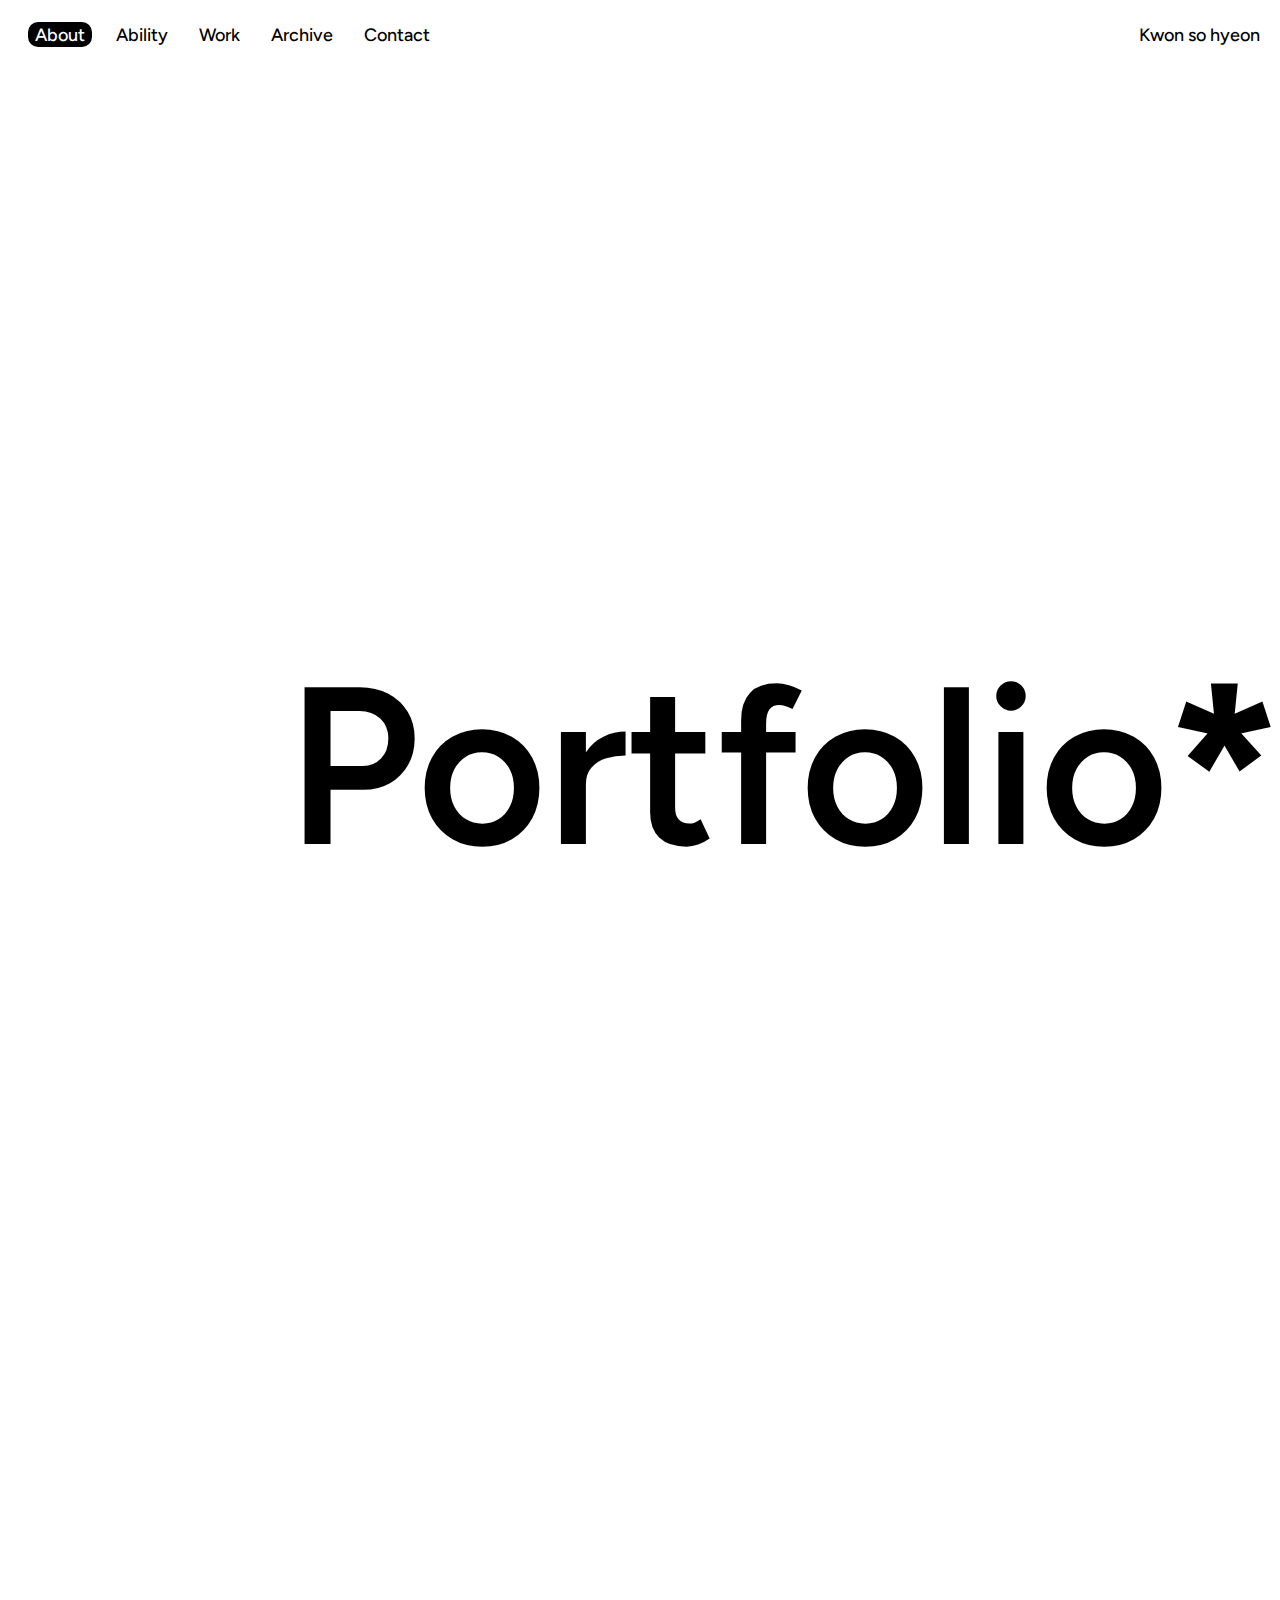
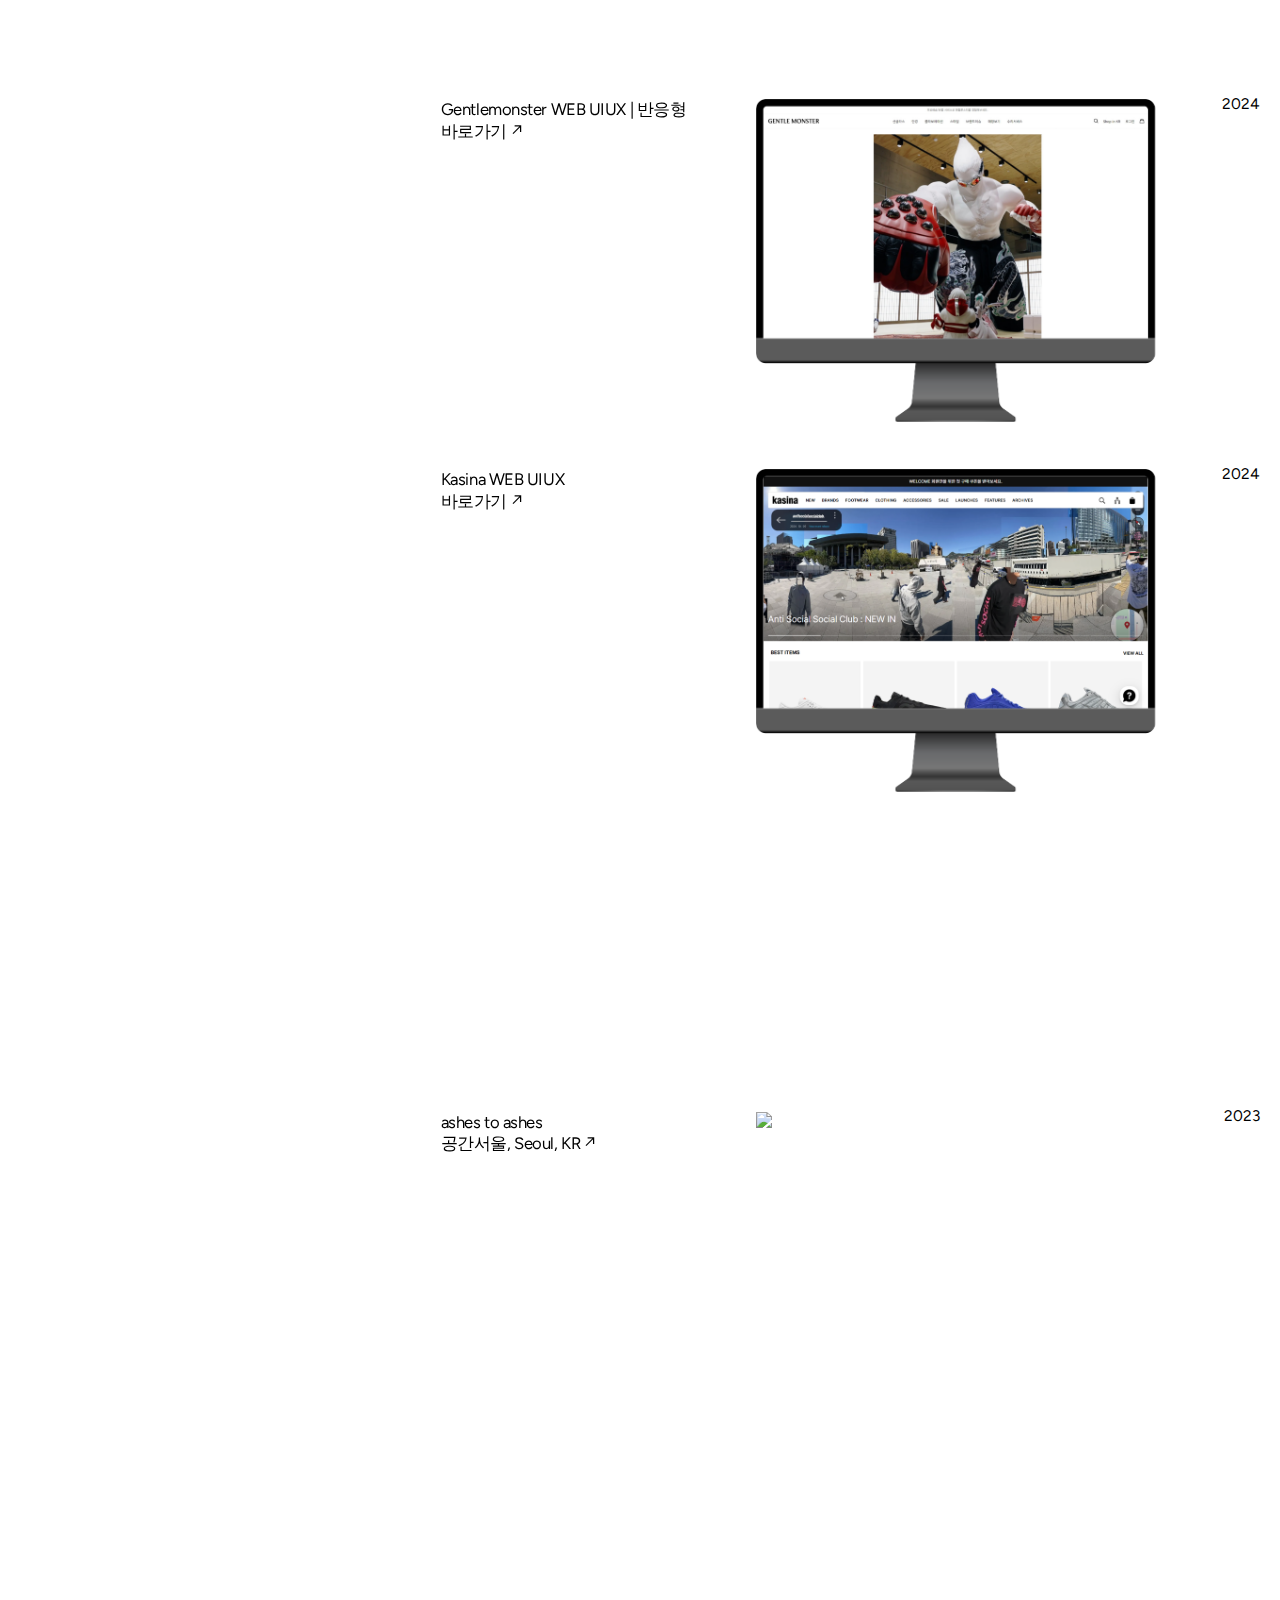
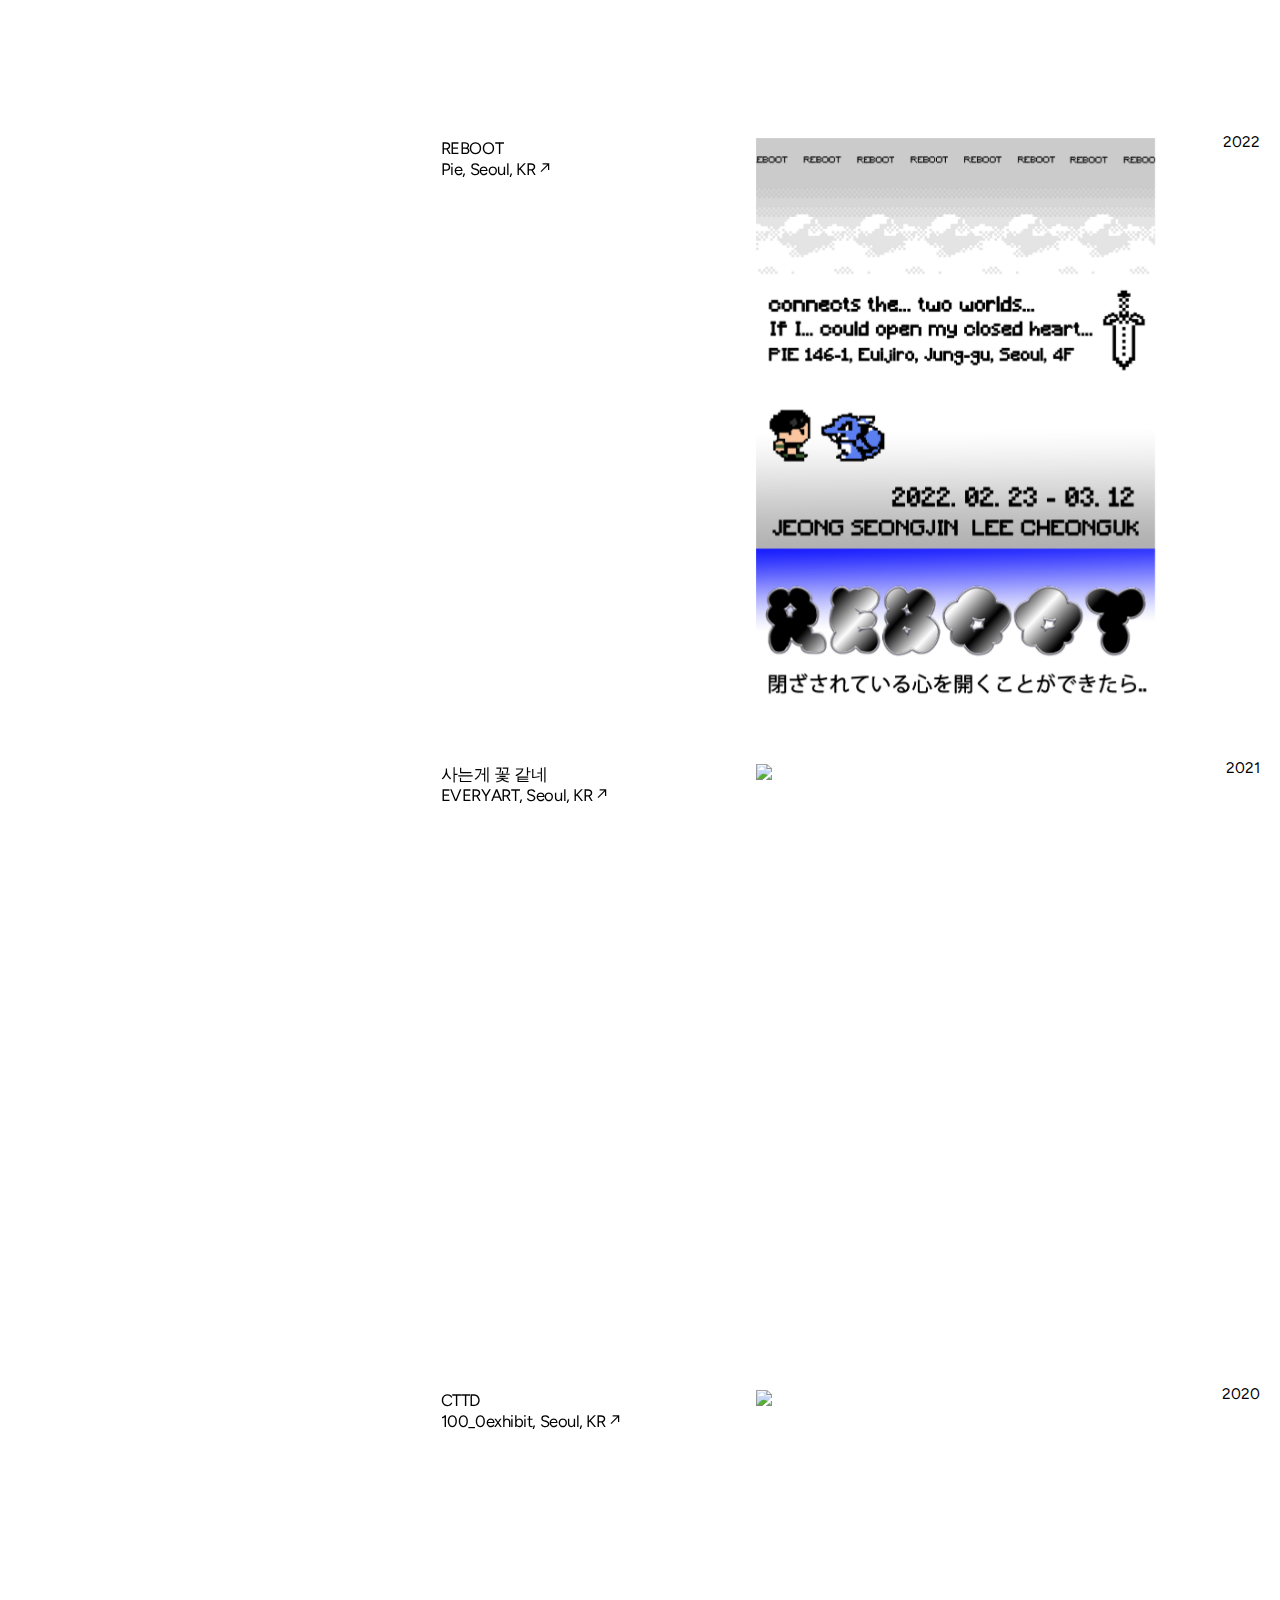
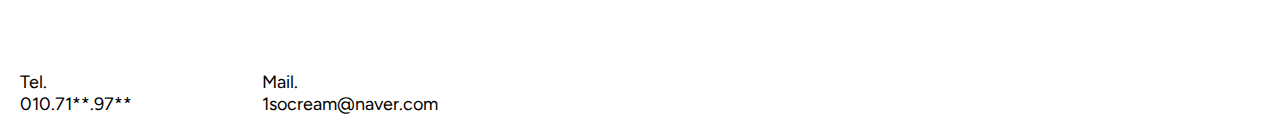
==== commit 56cbfa03: "마우스, 모바일비율" ====
--- a/index.html
+++ b/index.html
@@ -16,9 +16,6 @@
     <div class="wrapper">
         <header>
             <div class="header-inner">
-                <h1 class="logo">
-                    <a href="index.html">Kwon so hyeon</a>
-                </h1>
                 <ul class="gnb">
                     <li><a href="#about">About</a></li>
                     <li><a href="#ability">Ability</a></li>
@@ -26,6 +23,20 @@
                     <li><a href="#archive">Archive</a></li>
                     <li><a href="#contact">Contact</a></li>
                 </ul>
+                <div class="mo-menu mo">
+                    <button class="open-menu">Menu</button>
+                    <button class="close-menu">(Close)</button>
+                    <ul class="mobile-menu">
+                        <li><a href="#about">About</a></li>
+                        <li><a href="#ability">Ability</a></li>
+                        <li><a href="#work">Work</a></li>
+                        <li><a href="#archive">Archive</a></li>
+                        <li><a href="#contact">Contact</a></li>
+                    </ul>
+                </div>
+                <h1 class="logo">
+                    <a href="index.html">Kwon so hyeon</a>
+                </h1>
             </div>
         </header>
         <!-- <div class="gnb-scroll"></div> -->
@@ -36,7 +47,7 @@
                 <!-- <img src="img/mon.png" alt="작업물"> -->
             </div>
             <div class="txt-wrap">
-                <p>Portfolio*</p>
+                <p>Portfolio<strong>*</strong></p>
             </div>
         </section>
 
--- a/css/style.css
+++ b/css/style.css
@@ -10,7 +10,11 @@
     font-family: Figtree, "NotoSansKR", "나눔 고딕", Helvetica, "Apple SD Gothic Neo", sans-serif;
 }
 .inner{padding: 1.25rem;}
-
+button{
+    background-color: transparent;
+    border: none;
+    cursor: pointer;
+}
 header{
     width: 100vw;
     position: fixed;
@@ -20,14 +24,12 @@
 header .header-inner{
     width: 100%;
     display: flex;
-    align-items: center;
     justify-content: space-between;
     position: fixed;
     top: 0; left: 0;
     z-index: 999;
-    padding: 24px 25px 10px;
+    padding: 24px 1.25rem 10px;
     color: #000;
-    background-color: #fff;
 }
 section{
     width: 100%;
@@ -63,7 +65,26 @@
     color: #fff;
     background-color: #000;
 }
-
+.mo-menu{
+    font-size: 18px;
+    line-height: 17px;
+}
+.mo-menu > button{
+    font-size: 18px;
+    line-height: 17px;
+    position: absolute;
+}
+.mo-menu .close-menu{
+    display: none;
+}
+.mobile-menu{
+    display: none;
+    margin-top: 22px;
+}
+.mobile-menu li{
+    margin-top: 5px;
+    margin-bottom: 5px;
+}
 /* about */
 .about{
     height: 100vh;
@@ -80,12 +101,10 @@
     margin: auto;
     font-size: 17.5vw;
     font-weight: 600;
-    /* letter-spacing: -0.2vw; */
-    /* font-family: "Inter", sans-serif; */
-}
-/* .about img{
-    width: 280px;
-} */
+    /* letter-spacing: -5px;
+    font-family: "Inter", sans-serif; */
+}
+
 
 /* 2 ability */
 
@@ -137,7 +156,6 @@
 .work .scroll-container{
     overflow: hidden;
     outline: none;
-    margin-top: -14vw;
 }
 .work .sec1{
     width: 100%;
@@ -351,9 +369,6 @@
 .archive .year-lists:first-child{
     padding-bottom: 7vw;
 }
-.archive .year-lists:last-child{
-    padding-bottom: 17.4vw;
-}
 .archive .sec-title{
     position: relative;
     padding-bottom: 0.78vh;
@@ -472,17 +487,25 @@
 }
 .contact .footer{
     display: flex;
-}
-.contact .footer ul{
-    margin-right: 130px;
-}
+    font-size: 18px;
+}
+
 
 @media (max-width: 767px) {
     .mo{
         display: block !important;
     }
+    .gnb{
+        display: none;
+    }
     .inner{
         padding: 0 3.73vw;
+    }
+    .about{
+        height: 90vh;
+    }
+    .work .wrap{
+        margin-top: 20vw;
     }
     .work .fixed-text{
         height: auto;
@@ -495,9 +518,6 @@
     .work .fixed-text.workfix {
         display: none;
     }
-    /* .work .fixed-text .inner{
-        padding-top: 19.9vw;
-    } */
     .work .fixed-text .inner h2 span {
         font-size: 13.3vw;
         letter-spacing: -0.4vw;
@@ -523,10 +543,6 @@
         font-size: 3.46vw;
         letter-spacing: -0.09vw;
         padding: 0.2vw 2.22vw 0.242vw;
-    }
-    .work .sec2{
-        padding-top: 13.55vw;
-        /* padding-bottom: 18.2vw; */
     }
     .work .sec3{
         padding-bottom: 18.2vw;
@@ -571,6 +587,9 @@
     .work .sec2 .inner .cont-wrap .project-experience .year span {
         font-size: 4vw;
     }
+    .archive .year-lists:last-child{
+        padding-bottom: 17.4vw;
+    }
     .archive .sec-title span {
         font-size: 5vw;
     }
@@ -589,18 +608,30 @@
         font-size: 4vw;
         letter-spacing: -0.12vw;
     }
+    .contact .footer{
+        font-size: 12px;
+    }
+    .contact .footer ul{
+        margin-right: 20px;
+    } 
 }
 
 
 @media (min-width: 768px) {
-    /* .work .sec2{
-        padding-top: 13.55vw;
-    } */
+    header .header-inner{
+        align-items: center;
+        background-color: #fff;
+    }
+    .work .scroll-container{
+        margin-top: -14vw;
+    }
     .work .sec2.poster{
         padding-top: 10.55vw;
     }
     .work .sec2.poster .inner .cont-wrap .project-experience ul li {
         padding: 0 0 22vw;
     }
-
+    .contact .footer ul{
+        margin-right: 130px;
+    } 
 }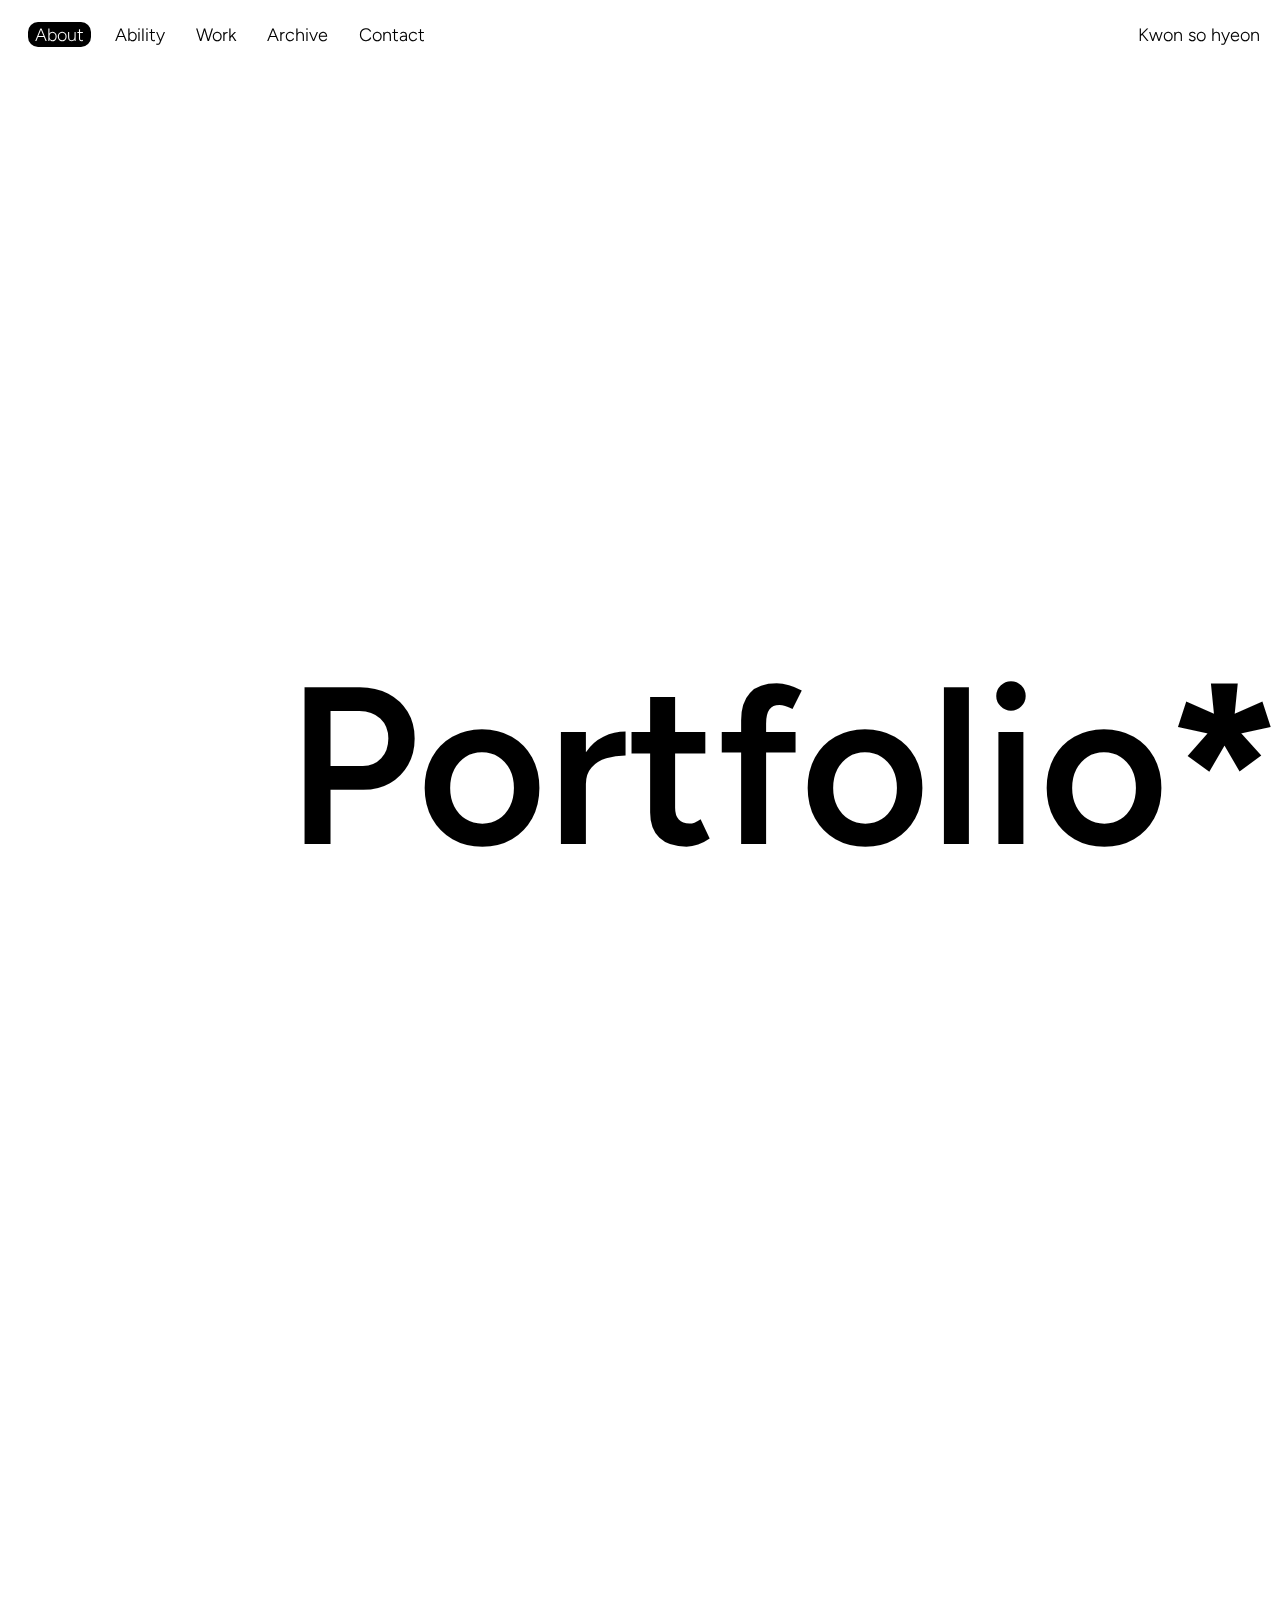
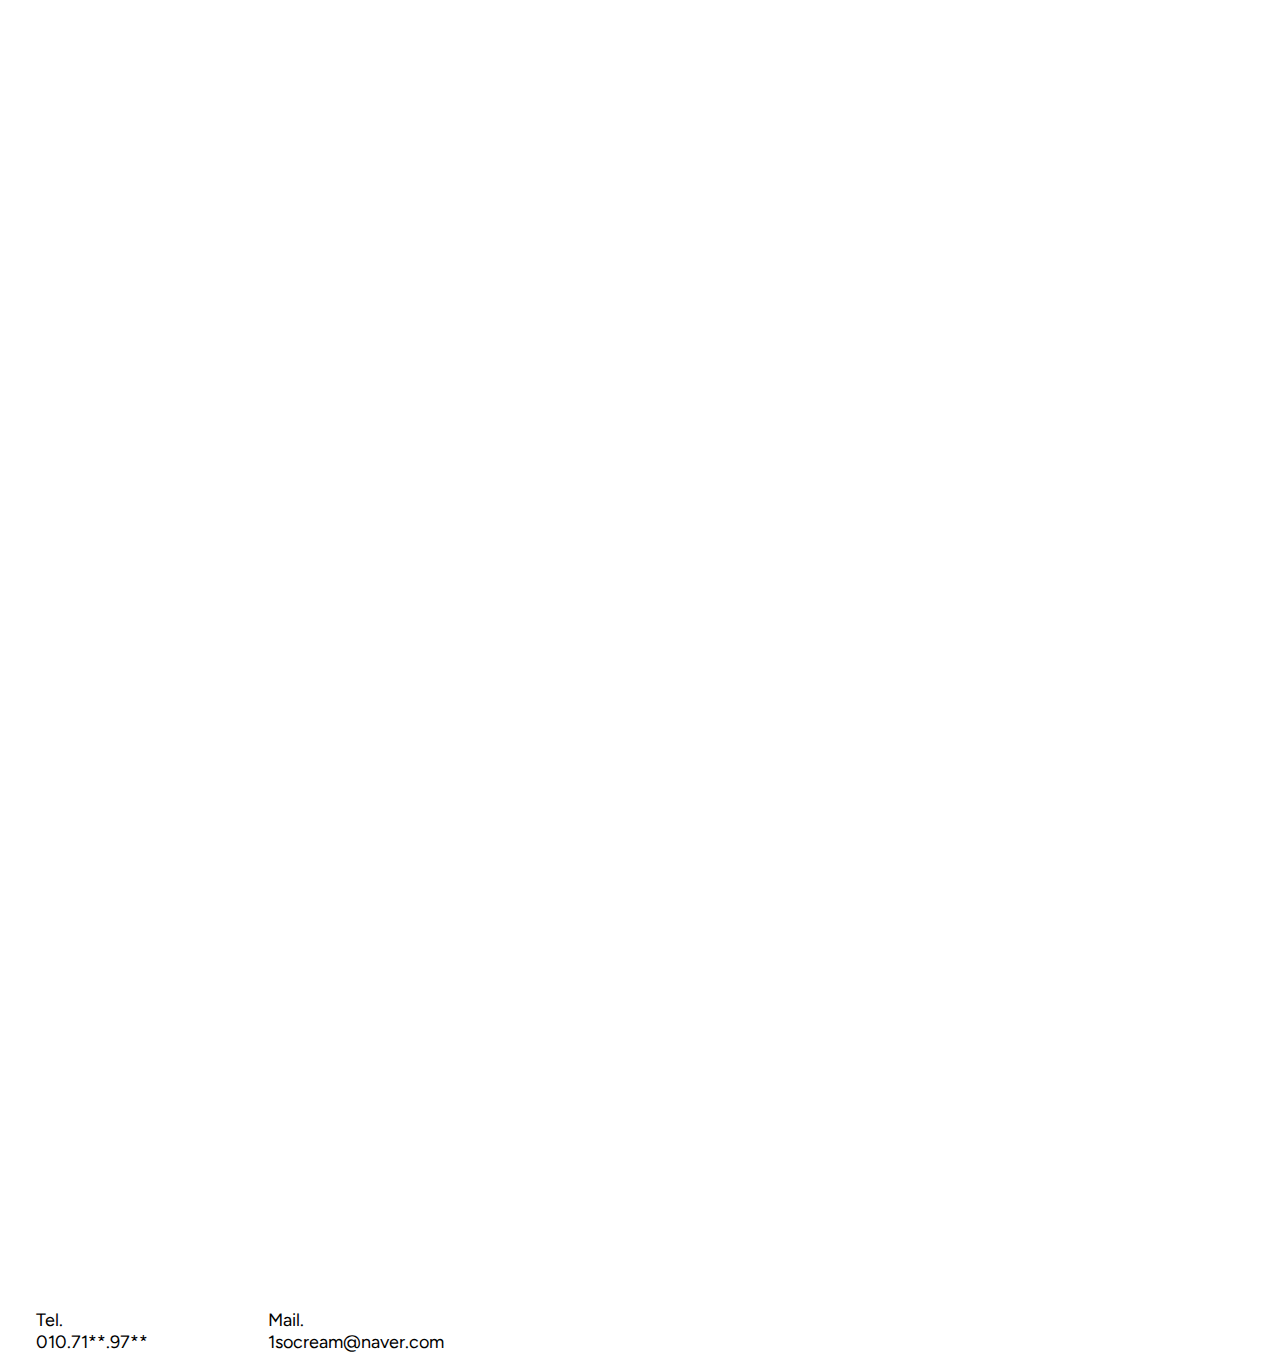
==== commit 258e3406: "전체 수정" ====
--- a/index.html
+++ b/index.html
@@ -9,8 +9,12 @@
     <link href="https://fonts.googleapis.com/css2?family=Figtree:ital,wght@0,300..900;1,300..900&family=Noto+Sans+KR:wght@100..900&family=Red+Hat+Display:ital,wght@0,300..900;1,300..900&display=swap" rel="stylesheet">
     <!-- <link href="https://fonts.googleapis.com/css2?family=Inter:ital,opsz,wght@0,14..32,100..900;1,14..32,100..900&display=swap" rel="stylesheet"> -->
     <script src="https://ajax.googleapis.com/ajax/libs/jquery/3.7.1/jquery.min.js"></script>
-    <script src="js/script.js"></script> 
+    <script src="js/script.js"></script>
+    <link rel="shortcut icon" href="img/apple-icon.png" type="image/x-icon">
+    <link rel="icon" href="/favicon.ico" type="image/x-icon">
     <link rel="stylesheet" href="css/style.css">
+    <link rel="stylesheet" href="css/work.css">
+    <link rel="stylesheet" href="css/archive.css">
 </head>
 <body>
     <div class="wrapper">
@@ -39,18 +43,15 @@
                 </h1>
             </div>
         </header>
-        <!-- <div class="gnb-scroll"></div> -->
+
         
         <!-- 1 about -->
         <section id="about" class="section about">
-            <div class="img-wrap">
-                <!-- <img src="img/mon.png" alt="작업물"> -->
-            </div>
             <div class="txt-wrap">
                 <p>Portfolio<strong>*</strong></p>
             </div>
         </section>
-
+ 
         <!-- 2 ability -->
         <section id="ability" class="ability archive">
             <div class="scroll-container">
@@ -59,11 +60,43 @@
                         <h1 class="ani active">
                             <span>Ability</span>
                         </h1>
+                        <div class="skill">
+                            <div class="carrer-box">
+                                <span class="txt-wrap ani active">
+                                    <span class="skill-title">Skill</span>
+                                </span>
+                                <div class="field-lists">
+                                    <ul>
+                                        <li class="ani active">
+                                            <span>HTML</span>
+                                        </li>
+                                        <li class="ani active">
+                                            <span>CSS</span>
+                                        </li>
+                                        <li class="ani active">
+                                            <span>Js</span>
+                                        </li>
+                                        <li class="ani active">
+                                            <span>Ps</span>
+                                        </li>
+                                        <li class="ani active">
+                                            <span>Ai</span>
+                                        </li>
+                                        <li class="ani active">
+                                            <span>Graphic Design</span>
+                                        </li>
+                                        <li class="ani active">
+                                            <span>Figma</span>
+                                        </li>
+                                    </ul>
+                                </div>
+                            </div>
+                        </div>
                     </div>
                 </div>
                 <div class="sec2">
                     <div class="inner">
-                        <div class="year-lists">
+                        <div class="year-lists edu">
                             <h2 class="sec-title line-top line-bottom ani active">
                                 <span>Education</span>
                             </h2>
@@ -89,7 +122,7 @@
                                 </li>
                             </ul>
                         </div>
-                        <div class="year-lists">
+                        <div class="year-lists certi">
                             <h2 class="sec-title line-top line-bottom ani active">
                                 <span>Certifications</span>
                             </h2>
@@ -98,6 +131,25 @@
                                     <h4 class="year">
                                         <span class="txt ani active">
                                             <span>2024</span>
+                                        </span>
+                                    </h4>
+                                    <ul class="title-lists">
+                                        <li>
+                                            <h4 class="title line-bottom ani active">
+                                                <span>웹디자인기능사</span>
+                                            </h4>
+                                            <ul class="content-lists">
+                                                <li class="ani active">
+                                                    <span>2024.12.04</span>
+                                                </li>
+                                            </ul>
+                                        </li>
+                                    </ul>
+                                </li>
+                                <li>
+                                    <h4 class="year">
+                                        <span class="txt ani active">
+                                            <span></span>
                                         </span>
                                     </h4>
                                     <ul class="title-lists">
@@ -160,54 +212,6 @@
 
         <!-- 3 work --> 
         <section id="work" class="work">
-            <div class="sec1">
-                <div class="fixed-text">
-                    <div class="inner">
-                        <h2 class="ani active">
-                            <span>Sohyeon</span>
-                        </h2>
-                        <div class="p-box ani active">
-                            <p class="ko">Create. Inspire. Lead.</p>
-                        </div>
-                    </div>
-                </div>
-                <div class="inner">
-                    <div class="carrer-box line-top ani active">
-                        <ul class="carrer-lists ani active">
-                            <li>
-                                <span class="txt-wrap">
-                                    <span class="skill">Skill</span>
-                                </span>
-                            </li>
-                        </ul>
-                        <div class="field-lists">
-                            <ul>
-                                <li class="ani active">
-                                    <span>HTML</span>
-                                </li>
-                                <li class="ani active">
-                                    <span>CSS</span>
-                                </li>
-                                <li class="ani active">
-                                    <span>Js</span>
-                                </li>
-                                <li class="ani active">
-                                    <span>Ps</span>
-                                </li>
-                                <li class="ani active">
-                                    <span>Ai</span>
-                                </li>
-                                <li class="ani active">
-                                    <span>Graphic Design</span>
-                                </li>
-                                <li class="ani active">
-                                    <span>Figma</span>
-                                </li>
-                            </ul>
-                        </div>
-                    </div>
-                </div>
-            </div>
             <div class="wrap">
                 <div class="fixed-text workfix">
                     <div class="inner">
@@ -223,52 +227,160 @@
                     <div class="sec2">
                         <div class="inner">
                             <div class="cont-wrap">
-                                <h2 class="ani active">
-                                    <span>Project Experience</span>
-                                </h2>
+                                <div class="experience-title">
+                                    <h2 class="ani active">
+                                        <span>Project Experience</span>
+                                    </h2>
+                                    <span class="year ani active">
+                                        <span>2024</span>
+                                        <span>100% 개인프로젝트</span>
+                                    </span>
+                                </div>
                                 <div class="project-experience line-top ani active">
                                     <ul>
-                                        <li class="line-top ani active">
+                                        <li id="Project1" class="line-top ani active">
+                                            <a class="" href="https://1so-archive.github.io/leechunkook/" target="_blank">
+                                                <div class="text-box">
+                                                    <ul>
+                                                        <li>
+                                                            <span class="ani active">
+                                                                <span class="project-title">Lee chun kook 사이트 제작 | 반응형</span>
+                                                            </span>
+                                                            <ul class="text-box_sub">
+                                                                <li>
+                                                                    <span class="ani active">
+                                                                        <span class="sub-title">PERIOD</span>
+                                                                        <span>2024.12.03 ~ 2024.12.11</span>
+                                                                    </span>
+                                                                </li>
+                                                                <li>
+                                                                    <span class="ani active">
+                                                                        <span class="sub-title">TYPE</span>
+                                                                        <span>Responsive Web</span>
+                                                                    </span>
+                                                                </li>
+                                                                <li>
+                                                                    <span class="ani active">
+                                                                        <span class="sub-title">PAGE</span>
+                                                                        <span>Main + Sub*3</span>
+                                                                    </span>
+                                                                </li>
+                                                                <li>
+                                                                    <span class="ani active">
+                                                                        <span class="sub-title">TOOL</span>
+                                                                        <span>HTML, CSS, jQuery, Figma</span>
+                                                                    </span>
+                                                                </li>
+                                                            </ul>
+                                                        </li>
+                                                    </ul>
+                                                </div>
+                                            </a>
+                                            <div class="link-btn ani active">
+                                                <a href="https://1so-archive.github.io/leechunkook/" target="_blank" class="link_pc">PC</a>
+                                                <a href="#Project1" onclick="javascript:window.open('https://1so-archive.github.io/leechunkook/','popup','width=400, height=700, top=100, left=100, scrollbars=no, resizable=no')">MOBILE</a>
+                                            </div>
+                                            <div class="img-box ani active leechunkook">
+                                                <a class="" href="https://1so-archive.github.io/leechunkook/" target="_blank">
+                                                    <img src="img/Frame1.png" alt="lee">
+                                                </a>
+                                            </div>
+                                        </li>
+                                        <li id="Project2" class="line-top ani active">
                                             <a class="" href="http://thgusl228.dothome.co.kr/" target="_blank">
                                                 <div class="text-box">
                                                     <ul>
                                                         <li>
-                                                            <span>
-                                                                <span>Gentlemonster WEB UIUX | 반응형<br>바로가기 ↗</span>
+                                                            <span class="ani active">
+                                                                <span class="project-title">Gentlemonster WEB UIUX | 반응형</span>
                                                             </span>
+                                                            <ul class="text-box_sub">
+                                                                <li>
+                                                                    <span class="ani active">
+                                                                        <span class="sub-title">PERIOD</span>
+                                                                        <span>2024.10.7 ~ 2024.10.16</span>
+                                                                    </span>
+                                                                </li>
+                                                                <li>
+                                                                    <span class="ani active">
+                                                                        <span class="sub-title">TYPE</span>
+                                                                        <span>Responsive Web</span>
+                                                                    </span>
+                                                                </li>
+                                                                <li>
+                                                                    <span class="ani active">
+                                                                        <span class="sub-title">PAGE</span>
+                                                                        <span>Main + Sub*5</span>
+                                                                    </span>
+                                                                </li>
+                                                                <li>
+                                                                    <span class="ani active">
+                                                                        <span class="sub-title">TOOL</span>
+                                                                        <span>HTML, CSS, jQuery, Figma, Ps</span>
+                                                                    </span>
+                                                                </li>
+                                                            </ul>
                                                         </li>
                                                     </ul>
                                                 </div>
                                             </a>
-                                            <div class="img-box gentlemonster">
+                                            <div class="link-btn ani active">
+                                                <a href="http://thgusl228.dothome.co.kr/" target="_blank" class="link_pc">PC</a>
+                                                <a href="#Project2" onclick="javascript:window.open('http://thgusl228.dothome.co.kr/','popup','width=400, height=700, top=100, left=100, scrollbars=no, resizable=no')">MOBILE</a>
+                                            </div>
+                                            <div class="img-box ani active gentlemonster">
                                                 <a class="" href="http://thgusl228.dothome.co.kr/" target="_blank">
-                                                    <img src="img/desktop.png" alt="gentlemonster">
+                                                    <img src="img/Frame2.png" alt="gentlemonster">
                                                 </a>
                                             </div>
-                                            <span class="year">
-                                                <span>2024</span>
-                                            </span>
-                                        </li>
-                                        <li class="line-top ani active">
+                                        </li>
+                                        <li id="Project3" class="line-top ani active">
                                             <a class="" href="http://sohyeon.dothome.co.kr/" target="_blank">
                                                 <div class="text-box">
                                                     <ul>
                                                         <li>
-                                                            <span>
-                                                                <span>Kasina WEB UIUX<br>바로가기 ↗</span>
+                                                            <span class="ani active">
+                                                                <span class="project-title">Kasina WEB UIUX | 반응형</span>
                                                             </span>
+                                                            <ul class="text-box_sub">
+                                                                <li>
+                                                                    <span class="ani active">
+                                                                        <span class="sub-title">PERIOD</span>
+                                                                        <span>2024.09.26 ~ 2024.09.29</span>
+                                                                    </span>
+                                                                </li>
+                                                                <li>
+                                                                    <span class="ani active">
+                                                                        <span class="sub-title">TYPE</span>
+                                                                        <span>Responsive Web</span>
+                                                                    </span>
+                                                                </li>
+                                                                <li>
+                                                                    <span class="ani active">
+                                                                        <span class="sub-title">PAGE</span>
+                                                                        <span>Main + Sub*1</span>
+                                                                    </span>
+                                                                </li>
+                                                                <li>
+                                                                    <span class="ani active">
+                                                                        <span class="sub-title">TOOL</span>
+                                                                        <span>HTML, CSS, jQuery, Figma</span>
+                                                                    </span>
+                                                                </li>
+                                                            </ul>
                                                         </li>
                                                     </ul>
                                                 </div>
                                             </a>
-                                            <div class="img-box kasina">
+                                            <div class="link-btn ani active">
+                                                <a href="http://sohyeon.dothome.co.kr/" target="_blank" class="link_pc">PC</a>
+                                                <a href="#Project3" onclick="javascript:window.open('http://sohyeon.dothome.co.kr/','popup','width=780, height=700, top=100, left=100, scrollbars=no, resizable=no')">TABLET</a>
+                                            </div>
+                                            <div class="img-box ani active kasina">
                                                 <a class="" href="http://sohyeon.dothome.co.kr/" target="_blank">
-                                                    <img src="img/desktop.png" alt="kasina">
+                                                    <img src="img/Frame3.png" alt="kasina">
                                                 </a>
                                             </div>
-                                            <span class="year">
-                                                <span>2024</span>
-                                            </span>
                                         </li>
                                     </ul>
                                 </div>
@@ -284,95 +396,182 @@
                                 <div class="project-experience line-top ani active">
                                     <ul>
                                         <li class="line-top ani active">
-                                            <a href="https://www.instagram.com/p/Col1aEySM3P/">
+                                            <a href="https://www.instagram.com/p/Col1aEySM3P/" target="_blank">
                                                 <div class="text-box">
                                                     <ul>
                                                         <li>
-                                                            <span>
-                                                                <span>ashes to ashes<br>공간서울, Seoul, KR ↗</span>
+                                                            <span class="ani active">
+                                                                <span class="project-title">ashes to ashes</span>
                                                             </span>
+                                                            <ul class="text-box_sub">
+                                                                <li>
+                                                                    <span class="ani active">
+                                                                        <span class="sub-title">Date</span>
+                                                                        <span>2023.02.16 ~ 2023.02.26</span>
+                                                                    </span>
+                                                                </li>
+                                                                <li>
+                                                                    <span class="ani active">
+                                                                        <span class="sub-title">Time</span>
+                                                                        <span>13:00 - 19:00 (휴무없음)</span>
+                                                                    </span>
+                                                                </li>
+                                                                <li>
+                                                                    <span class="ani active">
+                                                                        <span class="sub-title">Venue</span>
+                                                                        <span>공간서울 (중구 퇴계로45길 7)</span>
+                                                                    </span>
+                                                                </li>
+                                                                <li>
+                                                                    <span class="ani active">
+                                                                        <span class="sub-title">Sponsor</span>
+                                                                        <span>공간서울, 서울프린팅</span>
+                                                                    </span>
+                                                                </li>
+                                                            </ul>
                                                         </li>
                                                     </ul>
                                                 </div>
                                             </a>
-                                            <div class="img-box type1">
-                                                <a href="https://www.instagram.com/p/Col1aEySM3P/">
+                                            <div class="img-box ani2 type1">
+                                                <a href="https://www.instagram.com/p/Col1aEySM3P/" target="_blank">
                                                     <img src="img/ashes-to-ashes.jpg" alt="ashes-to-ashes-Poster">
                                                 </a>
                                             </div>
-                                            <span class="year">
+                                            <span class="year ani active">
                                                 <span>2023</span>
                                             </span>
                                         </li>
                                         <li class="line-top ani active">
-                                            <a href="https://www.instagram.com/p/CaCGhY4pYge/">
+                                            <a href="https://www.instagram.com/p/CaCGhY4pYge/" target="_blank">
                                                 <div class="text-box">
                                                     <ul>
                                                         <li>
-                                                            <span>
-                                                                <span>REBOOT<br>Pie, Seoul, KR ↗</span>
+                                                            <span class="ani active">
+                                                                <span class="project-title">REBOOT<br>Pie, Seoul, KR ↗</span>
                                                             </span>
+                                                            <ul class="text-box_sub">
+                                                                <li>
+                                                                    <span class="ani active">
+                                                                        <span class="sub-title">Date</span>
+                                                                        <span>2022.02.23 ~ 2022.03.12</span>
+                                                                    </span>
+                                                                </li>
+                                                                <li>
+                                                                    <span class="ani active">
+                                                                        <span class="sub-title">Time</span>
+                                                                        <span>13:00 - 18:00 (월,화 휴무)</span>
+                                                                    </span>
+                                                                </li>
+                                                                <li>
+                                                                    <span class="ani active">
+                                                                        <span class="sub-title">Venue</span>
+                                                                        <span>pie (중구 을지로 146-1 4층)</span>
+                                                                    </span>
+                                                                </li>
+                                                                <li>
+                                                                    <span class="ani active">
+                                                                        <span class="sub-title">Sponsor</span>
+                                                                        <span>pie (@pie.info )</span>
+                                                                    </span>
+                                                                </li>
+                                                            </ul>
                                                         </li>
                                                     </ul>
                                                 </div>
                                             </a>
-                                            <div class="img-box type1">
-                                                <a href="https://www.instagram.com/p/CaCGhY4pYge/">
+                                            <div class="img-box ani2 type1">
+                                                <a href="https://www.instagram.com/p/CaCGhY4pYge/" target="_blank">
                                                     <img src="img/reboot.jpg" alt="REBOOT-Poster">
                                                 </a>
                                             </div>
-                                            <span class="year">
+                                            <span class="year ani active">
                                                 <span>2022</span>
                                             </span>
                                         </li>
                                         <li class="line-top ani active">
-                                            <a href="https://www.instagram.com/p/CYn3ITJJl_C/">
+                                            <a href="https://www.instagram.com/p/CYn3ITJJl_C/" target="_blank">
                                                 <div class="text-box">
                                                     <ul>
                                                         <li>
-                                                            <span>
-                                                                <span>사는게 꽃 같네<br>EVERYART, Seoul, KR ↗</span>
+                                                            <span class="ani active">
+                                                                <span class="project-title">사는게 꽃 같네<br>EVERYART, Seoul, KR ↗</span>
                                                             </span>
+                                                            <ul class="text-box_sub">
+                                                                <li>
+                                                                    <span class="ani active">
+                                                                        <span class="sub-title">Date</span>
+                                                                        <span>2022.01.19 ~ 2022.02.15</span>
+                                                                    </span>
+                                                                </li>
+                                                                <li>
+                                                                    <span class="ani active">
+                                                                        <span class="sub-title">Time</span>
+                                                                        <span>12:00 - 17:00 (일,월 휴무)</span>
+                                                                    </span>
+                                                                </li>
+                                                                <li>
+                                                                    <span class="ani active">
+                                                                        <span class="sub-title">Venue</span>
+                                                                        <span>에브리아트 (중구 동호로 353, 4층)</span>
+                                                                    </span>
+                                                                </li>
+                                                            </ul>
                                                         </li>
                                                     </ul>
                                                 </div>
                                             </a>
-                                            <div class="img-box type1">
-                                                <a href="https://www.instagram.com/p/CYn3ITJJl_C/">
+                                            <div class="img-box ani2 type1">
+                                                <a href="https://www.instagram.com/p/CYn3ITJJl_C/" target="_blank">
                                                     <img src="img/everyart.png" alt="EVERYART-Poster">
                                                 </a>
                                             </div>
-                                            <span class="year">
+                                            <span class="year ani active">
                                                 <span>2021</span>
                                             </span>
                                         </li>
                                         <li class="line-top ani active">
-                                            <a href="https://www.instagram.com/p/CQ5iiHIJYPW/">
+                                            <a href="https://www.instagram.com/p/CQ5iiHIJYPW/" target="_blank">
                                                 <div class="text-box">
                                                     <ul>
                                                         <li>
-                                                            <span>
-                                                                <span>CTTD<br>100_0exhibit, Seoul, KR ↗</span>
+                                                            <span class="ani active">
+                                                                <span class="project-title">CTTD<br>100_0exhibit, Seoul, KR ↗</span>
                                                             </span>
+                                                            <ul class="text-box_sub">
+                                                                <li>
+                                                                    <span class="ani active">
+                                                                        <span class="sub-title">Date</span>
+                                                                        <span>2021.07.06 ~ 2021.07.13</span>
+                                                                    </span>
+                                                                </li>
+                                                                <li>
+                                                                    <span class="ani active">
+                                                                        <span class="sub-title">Time</span>
+                                                                        <span>12:30 - 17:30 (일요일 휴무)</span>
+                                                                    </span>
+                                                                </li>
+                                                                <li>
+                                                                    <span class="ani active">
+                                                                        <span class="sub-title">Venue</span>
+                                                                        <span>100_0 (송파구 삼전동48-8)</span>
+                                                                    </span>
+                                                                </li>
+                                                            </ul>
                                                         </li>
                                                     </ul>
                                                 </div>
                                             </a>
-                                            <div class="img-box type1">
-                                                <a href="https://www.instagram.com/p/CQ5iiHIJYPW/">
+                                            <div class="img-box ani2 type1">
+                                                <a href="https://www.instagram.com/p/CQ5iiHIJYPW/" target="_blank">
                                                     <img src="img/cttd.jpg" alt="EVERYART-Poster">
                                                 </a>
                                             </div>
-                                            <span class="year">
+                                            <span class="year ani active">
                                                 <span>2020</span>
                                             </span>
                                         </li>
                                     </ul>
-                                    <div class="view-more ani moreBtn active" style="display: none;">
-                                        <button>
-                                            <span class="pd-font">(</span>View m<i class="pd-font">o</i>re<span class="pd-font">)</span>
-                                        </button>
-                                    </div>
                                 </div>
                             </div>
                         </div>
@@ -414,11 +613,22 @@
                                                             <br>SPACE INK, Seoul, KR
                                                         </span>
                                                     </button>
-                                                    <div class="img-box">
-                                                        <p>
+                                                    <div class="img-box archive1">
+                                                        <ul>
+                                                            <li>
+                                                                <img src="img/spaceink.jpg" alt="spaceink-poster">
+                                                            </li>
+                                                            <li>
+                                                                <img src="img/Exhibitions/artwork (2).jpg" alt="artwork">
+                                                            </li>
+                                                            <li>
+                                                                <img src="img/Exhibitions/artwork (1).jpg" alt="artwork">
+                                                            </li>
+                                                        </ul>
+                                                        <!-- <p>
                                                             <img src="img/spaceink.jpg" alt="spaceink-poster">
                                                             <br style="clear:both;">&nbsp;
-                                                        </p>
+                                                        </p> -->
                                                     </div>
                                                 </li>
                                                 <li class="line-bottom ani active">
@@ -427,11 +637,22 @@
                                                             <br>SPACE RAD, Seoul, KR
                                                         </span>
                                                     </button>
-                                                    <div class="img-box">
-                                                        <p>
+                                                    <div class="img-box archive2">
+                                                        <ul>
+                                                            <!-- <li>
+                                                                <img src="img/spacelad.jpg" alt="SPACE-RAD-poster">
+                                                            </li> -->
+                                                            <li>
+                                                                <img src="img/Exhibitions/artwork (3).jpg" alt="artwork">
+                                                            </li>
+                                                            <li>
+                                                                <img src="img/Exhibitions/artwork (4).jpg" alt="artwork">
+                                                            </li>
+                                                        </ul>
+                                                        <!-- <p>
                                                             <img src="img/spacelad.jpg" alt="SPACE-RAD-poster">
                                                             <br style="clear:both;">&nbsp;
-                                                        </p>
+                                                        </p> -->
                                                     </div>
                                                 </li>
                                             </ul>
@@ -453,11 +674,19 @@
                                                             <br>GALLERY LAMER, Seoul, KR
                                                         </span>
                                                     </button>
-                                                    <div class="img-box">
-                                                        <p>
+                                                    <div class="img-box archive3">
+                                                        <ul>
+                                                            <li>
+                                                                <img src="img/cau.png" alt="0,1-poster">
+                                                            </li>
+                                                            <li>
+                                                                <img src="img/Exhibitions/artwork (6).jpg" alt="artwork">
+                                                            </li>
+                                                        </ul>
+                                                        <!-- <p>
                                                             <img src="img/cau.png" alt="0,1-poster">
                                                             <br style="clear:both;">&nbsp;
-                                                        </p>
+                                                        </p> -->
                                                     </div>
                                                 </li>
                                                 <li class="line-bottom ani active">
@@ -466,11 +695,24 @@
                                                             <br>Artist run space Show and tell, Seoul, KR
                                                         </span>
                                                     </button>
-                                                    <div class="img-box">
-                                                        <p>
+                                                    <div class="img-box archive4">
+                                                        <ul>
+                                                            <li>
+                                                                <img src="img/showandtell.png" alt="Giggle giggle poster">
+                                                            </li>
+                                                            <li>
+                                                                <img src="img/Exhibitions/artwork (7).jpg" alt="artwork">
+                                                            </li>
+                                                            <li>
+                                                                <img src="img/Exhibitions/artwork (8).jpg" alt="artwork">
+                                                            </li>
+                                                        </ul>
+                                                        <!-- <p>
                                                             <img src="img/showandtell.png" alt="Giggle giggle poster">
+                                                            <img src="img/Exhibitions/show1.jpg" alt="Giggle">
+                                                            <img src="img/Exhibitions/show2.jpg" alt="Giggle">
                                                             <br style="clear:both;">&nbsp;
-                                                        </p>
+                                                        </p> -->
                                                     </div>
                                                 </li>
                                             </ul>
@@ -492,11 +734,20 @@
                                                             <br>CABINET CLUB, Seoul, KR
                                                         </span>
                                                     </button>
-                                                    <div class="img-box">
-                                                        <p>
+                                                    <div class="img-box archive5">
+                                                        <ul>
+                                                            <li>
+                                                                <img src="img/cabinetclub.jpg" alt="SUPERMACABINET">
+                                                            </li>
+                                                            <li>
+                                                                <img src="img/Exhibitions/artwork (9).jpg" alt="artwork">
+                                                            </li>
+                                                        </ul>
+                                                        <!-- <p>
                                                             <img src="img/cabinetclub.jpg" alt="SUPERMACABINET">
+                                                            <img src="img/Exhibitions/275790238_1114450405764574_5199243672053987179_n.jpg" alt="SUPERMACABINET">
                                                             <br style="clear:both;">&nbsp;
-                                                        </p>
+                                                        </p> -->
                                                     </div>
                                                 </li>
                                             </ul>
@@ -507,7 +758,7 @@
                         </div>
                     </div>
                 </div>
-                <div class="sec4">
+                <!-- <div class="sec4">
                     <div class="inner">
                         <div class="year-lists press">
                             <h2 class="sec-title line-top line-bottom ani active">
@@ -608,7 +859,7 @@
                             </ul>
                         </div>
                     </div>
-                </div>
+                </div> -->
             </div>
         </section>
         
--- a/css/style.css
+++ b/css/style.css
@@ -1,15 +1,24 @@
 *{margin: 0; padding: 0; box-sizing: border-box;}
+html, body {
+    scroll-behavior: auto;
+}
 a{text-decoration: none; color: #000;}
 li{list-style: none;}
 img{height: auto; max-width: 100%;}
 .mo{
     display: none !important;
 }
+body{
+    background-color: #fff;
+}
 body, span{
     color: #000;
     font-family: Figtree, "NotoSansKR", "나눔 고딕", Helvetica, "Apple SD Gothic Neo", sans-serif;
 }
-.inner{padding: 1.25rem;}
+.inner{
+    /* padding: 1.25rem; */
+    padding: 0.8rem 2.25rem;
+}
 button{
     background-color: transparent;
     border: none;
@@ -20,6 +29,12 @@
     position: fixed;
     padding: 0 1.25rem;
     z-index: 999;
+    mix-blend-mode: difference;
+    isolation: isolate;
+}
+header a{
+    color: #fff;
+    font-weight: 300;
 }
 header .header-inner{
     width: 100%;
@@ -29,7 +44,6 @@
     top: 0; left: 0;
     z-index: 999;
     padding: 24px 1.25rem 10px;
-    color: #000;
 }
 section{
     width: 100%;
@@ -38,7 +52,15 @@
 /* header */
 header .logo{
     display: inline-block;
-    font-size: 18px; font-weight: 500;
+    font-size: 1.125rem;
+}
+.logo.visible {
+    opacity: 1;
+    transform: translateY(0);
+    transition-delay: 0.5s;
+}
+header .logo:hover a{
+    filter: blur(0.12rem);
 }
 .gnb{
     float: right;
@@ -48,8 +70,13 @@
     padding: 0 8.4px;
     font-weight: 500;
 }
+.gnb.visible{
+    opacity: 1;
+    transform: translateY(0);
+    transition-delay: 0.3s; 
+}
 .gnb li a{
-    font-size: 18px;
+    font-size: 1.125rem;
     line-height: 17px;
     overflow: hidden;
     padding: 2px 7px 1px;
@@ -58,21 +85,32 @@
 }
 
 .gnb li:hover a{
-    color: #fff;
-    background-color: #000;
+    color: #000;
+    background-color: #fff;
 }
 .gnb li a.active {
-    color: #fff;
-    background-color: #000;
+    color: #000;
+    background-color: #fff;
 }
 .mo-menu{
+    color: #000;
     font-size: 18px;
     line-height: 17px;
+}
+.mo-menu.visible{
+    opacity: 1;
+    transform: translateY(0);
+    transition-delay: 0.2s; 
 }
 .mo-menu > button{
     font-size: 18px;
     line-height: 17px;
     position: absolute;
+    color: #fff;
+    font-weight: 300;
+}
+.open-menu:hover, .close-menu:hover{
+    filter: blur(0.12rem);
 }
 .mo-menu .close-menu{
     display: none;
@@ -84,6 +122,9 @@
 .mobile-menu li{
     margin-top: 5px;
     margin-bottom: 5px;
+}
+.mobile-menu li a:hover{
+    filter: blur(0.12rem);
 }
 /* about */
 .about{
@@ -91,11 +132,24 @@
     overflow: hidden;
     position: relative;
     padding: 0 1.25rem;
-}
+    margin-bottom: 7vw;
+}
+
 .about .txt-wrap{
     position: absolute;
     bottom: 0;
     right: 0;
+    cursor: default;
+}
+.about .txt-wrap, .gnb, .logo, .mo-menu{
+    opacity: 0;
+    transform: translateY(50px); /* 아래에서 위로 올라오는 효과 */
+    transition: opacity 1s cubic-bezier(.19, 1, .22, 1), transform 1s cubic-bezier(.19, 1, .22, 1);
+}
+.about .txt-wrap.visible {
+    opacity: 1;
+    transform: translateY(0);
+    transition-delay: 0.1s;
 }
 .about .txt-wrap p{
     margin: auto;
@@ -104,105 +158,56 @@
     /* letter-spacing: -5px;
     font-family: "Inter", sans-serif; */
 }
-
-
-/* 2 ability */
-
-
-
-/* 3 work */
-.work{
+.about .txt-wrap p:hover{
+    filter: blur(0.19rem);
+}
+.archive h1{
+    margin: 13.55vw 0 0 .12vw;
+}
+.archive h1 span{
+    font-size: 9.9vw;
+    letter-spacing: -0.29vw;
+    line-height: 1;
+}
+.sec1{
     position: relative;
 }
-.work .wrap{
-    margin-top: 8vw;
-}
-.work .fixed-text{
-    display: flex;
-    align-items: center;
-    position: absolute;
-    top: 100px;
-    z-index: 3;
-    /* position: sticky; */
-    /* top: 300px; */
-}
-.work .fixed-text.workfix {
-    position: sticky;
-    top: 300px;
-}
-.work .fixed-text .inner h2{
-    text-align: left;
-    font-weight: 400;
-}
-.work .fixed-text .inner h2 span{
-    font-size: 7.9vw;
-    font-weight: 600;
-    letter-spacing: -0.14vw;
-    line-height: 1.3;
-    padding-right: 1vw;
-}
-.work .fixed-text .inner .p-box{
-    padding-top: 0.3vw;
-    text-align: left;
-}
-.work .fixed-text .inner .p-box p{
-    display: block;
-    font-size: 1.98vw;
-    letter-spacing: -0.06vw;
-    line-height: 1.55;
-    font-weight: 700;
-}
-
-.work .scroll-container{
-    overflow: hidden;
-    outline: none;
-}
-.work .sec1{
-    width: 100%;
-    display: flex;
-    align-items: center;
-    position: relative;
-    height: 50vw;
-    /* background-color: #f4dfeb; */
-}
-.work .sec1 .inner{
-    width: 100%;
-    position: relative;
-}
-.work .sec1 .carrer-box{
+.skill{
+    position: absolute;
+    right: 2.25rem;
+    bottom: 9px;
+    display: inline-block;
+}
+.skill-title{
+    font-size: 1.8vw;
+    font-weight: 500;
+    letter-spacing: -0.04vw;
+}
+.carrer-box{
     display: flex;
     overflow: visible;
-    /* padding-top: 1.3vw; */
-    padding-top: 26.3vw;
+    align-items: end;
     text-align: left;
 }
 
-.work .sec1 .carrer-box .carrer-lists .skill{
-    display: inline-block;
-    font-size: 1.5vw;
-    font-weight: 500;
-    letter-spacing: -0.04vw;
-    vertical-align: middle;
-    padding-top: 1.7vw;
-}
-.work .sec1 .carrer-box > .carrer-lists,.work .sec1 .carrer-box .field-lists{
+.carrer-box > .carrer-lists,.work .sec1 .carrer-box .field-lists{
     opacity: 1;
     -webkit-transform: none;
     transform: none;
     transition: none;
 }
-.work .sec1 .carrer-box .field-lists{
-    margin: 0.1vw 0 0 4.6vw;
+.carrer-box .field-lists{
+    margin: 0.1vw 0 0 2.6vw;
     padding-top: 1.3vw;
 }
-.work .sec1 .carrer-box .field-lists ul li{
+.carrer-box .field-lists ul li{
     display: inline-block;
     padding: 0.33vw;
 }
-.work .sec1 .carrer-box .field-lists ul li:nth-child(5n+1) {
+.carrer-box .field-lists ul li:nth-child(5n+1) {
     clear: both;
 }
-.work .sec1 .carrer-box .field-lists ul li span{
+.carrer-box .field-lists ul li span{
     /* background: #fff; */
     border-radius: 1.05vw;
     display: inline-block;
@@ -213,111 +218,6 @@
     background-color: #eee;
 }
 
-.work .sec2 .inner{
-    text-align: right;
-}
-.work .sec2 .inner .cont-wrap{
-    width: 64vw;
-    display: inline-block;
-    text-align: left;
-}
-.work .sec2 .inner .cont-wrap h2 span{
-    font-size: 4.63vw;
-    font-weight: 500;
-    letter-spacing: -0.14vw;
-    line-height: 1.3;
-}
-.work .sec2 .inner .cont-wrap .project-experience{
-    margin-top: 1.1vw;
-    position: relative;
-}
-.work .sec2 .inner .cont-wrap .project-experience ul{
-    display: block;
-    opacity: 1;
-    -webkit-transform: none;
-    transform: none;
-    transition: none;
-    margin-top: 1.58vw;
-}
-.work .sec2 .inner .cont-wrap .project-experience ul li{
-    padding: 0 0 12vw;
-    position: relative;
-}
-/* .work .sec2 .inner .cont-wrap .project-experience ul li a{
-    margin-top: 1.58vw;
-    position: relative;
-} */
-
-.work .sec2 .inner .cont-wrap .project-experience ul li a .text-box{
-    margin-top: 0.2vw;
-    position: relative;
-    z-index: 3;
-}
-.work .sec2 .inner .cont-wrap .project-experience ul li a .text-box ul li>span{
-    display: inline-block;
-    font-size: 1.3vw;
-    letter-spacing: -0.035vw;
-    line-height: 1.28;
-}
-.work .sec2 .project-experience ul li.ani.active .text-box>ul>li>span {
-    opacity: 1;
-    -webkit-transform: translateY(0);
-    transform: translateY(0);
-    transition-delay: 0.1s;
-    transition: 1.05s cubic-bezier(.19,1,.22,1);
-}
-
-.work .sec2 .inner .cont-wrap .project-experience .img-box{
-    width: 31.2vw;
-    float: right;
-    margin: 1.58vw 8.2vw 0 0;
-}
-.work .sec2 .inner .cont-wrap .project-experience .img-box>a{
-    position: relative;
-    width: 100%;
-    display: block;
-    cursor: pointer;
-    z-index: 3;
-}
-.work .sec2 .inner .cont-wrap .project-experience .img-box.gentlemonster{
-    background: url(../img/project_desktop1.png);
-    background-size: 100%;
-    background-repeat: no-repeat;
-}
-.work .sec2 .inner .cont-wrap .project-experience .img-box.kasina{
-    background: url(../img/project_desktop2.png);
-    background-size: 100%;
-    background-repeat: no-repeat;
-}
-.work .sec2 .inner .cont-wrap .project-experience>ul>li>* {
-    display: inline-block;
-    opacity: 1;
-    -webkit-transform: none;
-    transform: none;
-    transition: none;
-    vertical-align: top;
-}
-.work .sec2 .inner .cont-wrap .project-experience .year{
-    position: absolute;
-    top: 1.15vw; right: 0;
-}
-.work .sec2 .inner .cont-wrap .project-experience .year span{
-    display: inline-block;
-    font-size: 1.2vw;
-}
-
-/* 4 archive */
-
-.archive h1{
-    /* margin: 4.9vw 0 15.2vw .12vw; */
-    margin: 13.55vw 0 15.2vw .12vw;
-}
-.archive h1 span{
-    font-size: 9.9vw;
-    letter-spacing: -0.29vw;
-    line-height: 1;
-}
-
 .ani {
     display: block;
     font-size: 0;
@@ -334,6 +234,29 @@
     -webkit-transform: translateY(0);
     transform: translateY(0);
 }
+
+/* ani2 */
+.img-box.type1{
+    font-size: 0;
+    overflow: hidden;
+    display: block;
+}
+.img-box.ani2 > a,
+.img-box.ani2 > a > img {
+  opacity: 0;
+  transform: translateY(20%);
+  display: inline-block;
+  transition: 1.05s cubic-bezier(0.19, 1, 0.22, 1);
+}
+
+.img-box.ani2.active > a,
+.img-box.ani2.active > a > img {
+  opacity: 1;
+  transform: translateY(0);
+}
+
+
+/* line */
 .line-top, .line-bottom {
     position: relative;
 }
@@ -365,119 +288,11 @@
     transition: width 1.05s cubic-bezier(.19,1,.22,1);
 }
 
-/* sec2 */
-.archive .year-lists:first-child{
-    padding-bottom: 7vw;
-}
-.archive .sec-title{
-    position: relative;
-    padding-bottom: 0.78vh;
-}
-.archive .sec-title span{
-    display: inline-block;
-    font-size: 5vw;
-    letter-spacing: -0.14vw;
-    line-height: 1.33;
-    font-weight: 500;
-    padding-top: 0.78vh;
-}
-.archive .year-lists>ul>li{
-    display: flex;
-    padding-top: 0.85vh;
-    padding-bottom: 6.5vh;
-}
-.archive .year-lists>ul>li:first-child{
-    padding-top: 0;
-}
-.archive .year-lists .year{
-    width: 17%;
-}
-.archive .year-lists .year .txt span{
-    display: inline-block;
-    font-size: 2.3vw;
-    letter-spacing: -0.06vw;
-    line-height: 2;
-}
-.archive .year-lists .title>span{
-    display: inline-block;
-    font-size: 1.98vw;
-    font-weight: 400;
-    letter-spacing: -0.06vw;
-    line-height: 1.6;
-}
-.archive .year-lists .title-lists>li .title{
-    padding: 0.65vw 0 0.45vw;
-    position: relative;
-}
-
-/* .archive .sec2 .year-lists .content-lists{
-    padding: 0.8vw 0 4.5vw;
-} */
-.archive .year-lists .content-lists>li>span{
-    display: inline-block;
-    font-size: 1.65vw;
-    letter-spacing: -0.05vw;
-}
-.archive .content-lists li.ani.active span{
-    opacity: 1;
-    -webkit-transform: translateY(0);
-    transform: translateY(0);
-}
-.archive .content-lists li.ani.active:first-child span{
-    transition-delay: 0.01s;
-}
-
-
-
-.archive .year-lists .title-lists{
-    width: 83%;
-    position: relative;
-}
-.archive .year-lists .content-lists>li{
-    display: block;
-    padding: 0.75vw 0 0.3vw;
-    position: relative;
-}
-.archive .year-lists .content-lists>li button{
-    text-align: left;
-    width: 100%;
-    border: none;
-    background: transparent;
-}
-.archive .year-lists .content-lists>li button span{
-    transition-delay: 0.01s;
-    font-size: 1.78vw;
-    letter-spacing: -0.055vw;
-    line-height: 1.8;
-    opacity: 1;
-    -webkit-transform: translateY(0);
-    transform: translateY(0);
-}
-
-.archive .content-lists li.ani.active:first-child:after{
-    transition-delay: 0.01s;
-}
-
-
-/* sec3 */
-.archive .year-lists.press{
-    padding-bottom: 15.1vh;
-}
-.archive .year-lists.press .content-lists>li .img-box {
-    display: none;
-}
-.archive .year-lists.press .content-lists>li .img-box p{
-    width: 300px;
-    margin: auto;
-}
-.archive .year-lists.press .content-lists>li .img-box.on img {
-    opacity: 1;
-}
-.archive .year-lists.press .content-lists>li .img-box img {
-    opacity: 0;
-    transition: opacity 0.3s;
+.ability,.contact{
+    cursor: default;
 }
 .contact h1{
+    margin-top: 5vw;
     margin-bottom: 30vw;
 }
 .contact h1 span {
@@ -487,7 +302,7 @@
 }
 .contact .footer{
     display: flex;
-    font-size: 18px;
+    font-size: 1.125rem;
 }
 
 
@@ -501,115 +316,39 @@
     .inner{
         padding: 0 3.73vw;
     }
+    .link-btn{
+        display: none;
+    }
+    header .header-inner {
+        padding: 24px 3.73vw 10px;
+    }
     .about{
-        height: 90vh;
-    }
-    .work .wrap{
-        margin-top: 20vw;
-    }
-    .work .fixed-text{
-        height: auto;
-        position: absolute;
-        left: 0; top: 0;
-    }
-    .work .fixed-text.pc{
-        display: none;
-    }
-    .work .fixed-text.workfix {
-        display: none;
-    }
-    .work .fixed-text .inner h2 span {
-        font-size: 13.3vw;
-        letter-spacing: -0.4vw;
-    }
-    .work .fixed-text .inner .p-box p {
-        font-size: 4vw;
-        letter-spacing: -0.12vw;
-        line-height: 1.6;
-    }
-    .work .sec1 .carrer-box {
-        display: block;
-    }
-    .work .sec1 .carrer-box .carrer-lists .skill {
-        font-size: 4vw;
-        letter-spacing: -0.12vw;
-        line-height: 1.6;
-    }
-    .work .sec1 .carrer-box .field-lists {
-        margin: 1vw 0 0;
-    }
-    .work .sec1 .carrer-box .field-lists ul li span {
-        border-radius: 3.46vw;
-        font-size: 3.46vw;
-        letter-spacing: -0.09vw;
-        padding: 0.2vw 2.22vw 0.242vw;
-    }
-    .work .sec3{
-        padding-bottom: 18.2vw;
-    }
-    .work .sec2 .inner{
-        text-align: left;
-    }
-    .work .sec2 .inner .cont-wrap{
-        width: 100%;
-        text-align: left;
-    }
-    .work .sec2 .inner .cont-wrap h2 span{
-        font-size: 6.66vw;
-        letter-spacing: -0.2vw;
-    }
-    .work .sec2 .inner .cont-wrap .project-experience{
-        margin-top: 2.6vw;
-    }
-    .work .sec2 .inner .cont-wrap .project-experience ul li a .text-box ul li>span{
-        font-size: 4vw;
-        letter-spacing: -0.12vw;
-    }
-    .work .sec2 .project-experience>ul>li {
-        padding-bottom: 10vw;
-    }
-    /* .work .sec2 .inner .cont-wrap .project-experience ul li a {
-        width: 100%;
-        margin-top: 4vw;
-    } */
-    .work .sec2 .inner .cont-wrap .project-experience .img-box{
-        /* width: 92.53vw; */
-        width: 100%;
-        float: none;
-        margin-top: 5.1vw;
-    }
-    .work .sec2 .inner .cont-wrap .project-experience .text-box > ul > li{
-        padding: 0;
-    }
-    .work .sec2 .inner .cont-wrap .project-experience .year{
-        top: 4vw;
-    }
-    .work .sec2 .inner .cont-wrap .project-experience .year span {
-        font-size: 4vw;
-    }
-    .archive .year-lists:last-child{
-        padding-bottom: 17.4vw;
-    }
-    .archive .sec-title span {
-        font-size: 5vw;
-    }
-    .archive .year-lists .year .txt span {
-        font-size: 4.5vw;
-    }
-    .archive .year-lists .title>span {
-        font-size: 4vw;
-        letter-spacing: -0.12vw;
-    }
-    .archive .year-lists .content-lists>li>span {
-        font-size: 4vw;
-        letter-spacing: -0.12vw;
-    }
-    .archive .year-lists .content-lists>li button span {
-        font-size: 4vw;
-        letter-spacing: -0.12vw;
+        height: 85vh;
+    }
+    .about .img-wrap{
+        height: 100vh;
+    }
+    .ability .inner{
+        padding: 0.4rem 3.73vw;
+    }
+    .archive h1 span {
+        font-size: 7.9vw;
+    }
+    .ability .skill{
+        right: 3.73vw;
+    }
+    .skill-title {
+        font-size: 3.4vw;
+    }
+    .carrer-box .field-lists ul li span{
+        font-size: 2.2vw;
+    }
+    .carrer-box .field-lists {
+        margin: 0 0 0 5px;
     }
     .contact .footer{
         font-size: 12px;
+        margin-bottom: 10px;
     }
     .contact .footer ul{
         margin-right: 20px;
@@ -620,18 +359,27 @@
 @media (min-width: 768px) {
     header .header-inner{
         align-items: center;
-        background-color: #fff;
-    }
-    .work .scroll-container{
-        margin-top: -14vw;
-    }
-    .work .sec2.poster{
-        padding-top: 10.55vw;
-    }
-    .work .sec2.poster .inner .cont-wrap .project-experience ul li {
-        padding: 0 0 22vw;
+        /* background-color: #fff; */
+    }
+    .skill{
+        bottom: 10px;
+    }
+    /* .carrer-box {
+        align-items: baseline;
+    } */
+    .ability .sec2 .inner{
+        display: flex;
+    }
+    .ability .year-lists.edu{
+        width: 47%;
+    }
+    .ability .year-lists.certi{
+        width: 53%;
+    }
+    .text-box .project-title {
+        width: 21vw;
     }
     .contact .footer ul{
-        margin-right: 130px;
+        margin-right: 7.5rem;
     } 
 }--- a/css/work.css
+++ b/css/work.css
@@ -0,0 +1,303 @@
+
+.work{
+    position: relative;
+}
+.work .wrap{
+    margin-top: 5vw;
+}
+.work .fixed-text{
+    display: flex;
+    align-items: center;
+    position: absolute;
+    top: 100px;
+    z-index: 3;
+    /* position: sticky; */
+    /* top: 300px; */
+}
+.work .fixed-text.workfix {
+    position: sticky;
+    top: 300px;
+    cursor: default;
+}
+.work .fixed-text .inner h2{
+    text-align: left;
+    font-weight: 400;
+}
+.work .fixed-text .inner h2 span{
+    font-size: 7.9vw;
+    font-weight: 600;
+    letter-spacing: -0.14vw;
+    line-height: 1.3;
+    padding-right: 1vw;
+}
+.work .fixed-text .inner .p-box{
+    padding-top: 0.3vw;
+    text-align: left;
+}
+.work .fixed-text .inner .p-box p{
+    display: block;
+    font-size: 1.98vw;
+    letter-spacing: -0.06vw;
+    line-height: 1.55;
+    font-weight: 700;
+}
+
+.work .scroll-container{
+    overflow: hidden;
+    outline: none;
+}
+.work .sec1{
+    width: 100%;
+    display: flex;
+    align-items: center;
+    position: relative;
+    height: 50vw;
+    /* background-color: #f4dfeb; */
+}
+.work .sec2 .inner{
+    text-align: right;
+}
+.work .sec2 .inner .cont-wrap{
+    width: 64vw;
+    display: inline-block;
+    text-align: left;
+}
+.work .sec2 .inner .cont-wrap h2 span{
+    font-size: 4.63vw;
+    font-weight: 500;
+    letter-spacing: -0.14vw;
+    line-height: 1.3;
+}
+.work .sec2 .inner .cont-wrap .project-experience{
+    margin-top: 1.1vw;
+    position: relative;
+}
+.work .sec2 .inner .cont-wrap .project-experience > ul{
+    display: block;
+    opacity: 1;
+    -webkit-transform: none;
+    transform: none;
+    transition: none;
+    /* margin-top: 1.58vw; */
+}
+.work .sec2 .inner .cont-wrap .project-experience > ul > li{
+    padding: 0 0 17vw;
+    position: relative;
+}
+
+.work .sec2 .inner .cont-wrap .project-experience ul li a .text-box{
+    margin-top: 0.2vw;
+    position: relative;
+    z-index: 3;
+}
+.work .sec2 .inner .cont-wrap .project-experience ul li a .text-box ul li>span{
+    /* display: inline-block; */
+    font-size: 1.1vw;
+    letter-spacing: -0.035vw;
+    line-height: 1.28;
+}
+
+.work .sec2 .project-experience ul li.ani.active .text-box>ul>li>span {
+    opacity: 1;
+    -webkit-transform: translateY(0);
+    transform: translateY(0);
+    transition-delay: 0.1s;
+    transition: 1.05s cubic-bezier(.19,1,.22,1);
+}
+.text-box .project-title{
+    font-size: 1.4vw;
+}
+.text-box .sub-title{
+    width: 26%;
+}
+.work .project-experience .text-box_sub{
+    margin-top: 3.3vw;
+}
+.work .link-btn{
+    position: absolute;
+    left: 0;
+    bottom: 2.5rem;
+    z-index: 10;
+}
+.work .link-btn a{
+    font-size: 13px;
+    line-height: 17px;
+    overflow: hidden;
+    padding: 2px 7px 1px;
+    position: relative;
+    border-radius: 10px;
+    background-color: #000;
+    color: #fff;
+    font-weight: 300;
+    margin-right: 10px;
+    cursor: pointer;
+}
+.work .link-btn a:hover{
+    border: 1px solid #000;
+    background-color: #fff;
+    color: #000;
+}
+/* 모니터이미지박스 */
+.work .project-experience .img-box{
+    width: 39vw;
+    float: right;
+    margin: 1.58vw 2vw 0 0;
+}
+.work .project-experience .img-box>a{
+    position: relative;
+    width: 100%;
+    display: block;
+    cursor: pointer;
+    z-index: 3;
+}
+.work .project-experience>ul>li>* {
+    opacity: 1;
+    -webkit-transform: none;
+    transform: none;
+    transition: none;
+    margin-top: 1.58vw;
+}
+
+/* 프로젝트 년도제목 */
+.work .sec2 .experience-title{
+    position: relative;
+    cursor: default;
+}
+.work .sec2 .inner .year{
+    display: none;
+    position: absolute;
+}
+.work .sec2 .inner .year span{
+    display: inline-block;
+    font-size: 1.2vw;
+}
+.work .sec2 .inner .year span:last-child{
+    margin-left: 8vw;
+}
+
+
+@media (max-width: 767px) {
+    .work .scroll-container{
+        margin-top: -14vw;
+    }
+    .work .sec2.poster{
+        padding-top: 5vw;
+    }
+    .work .sec2.poster .inner .cont-wrap .project-experience > ul > li {
+        padding: 0 0 26vw;
+    }
+    .work .sec2.poster .img-box{
+        width: 25vw;
+    }
+    .work .wrap{
+        margin-top: 10vw;
+    }
+    .work .fixed-text{
+        height: auto;
+        position: absolute;
+        left: 0; top: 0;
+    }
+    .work .fixed-text.pc{
+        display: none;
+    }
+    .work .fixed-text.workfix {
+        display: none;
+    }
+    .work .fixed-text .inner h2 span {
+        font-size: 13.3vw;
+        letter-spacing: -0.4vw;
+    }
+    .work .fixed-text .inner .p-box p {
+        font-size: 4vw;
+        letter-spacing: -0.12vw;
+        line-height: 1.6;
+    }
+    .work .sec1 .carrer-box {
+        display: flex;
+    }
+    .work .sec1 .carrer-box .carrer-lists .skill {
+        font-size: 4vw;
+        letter-spacing: -0.12vw;
+        line-height: 1.6;
+    }
+    .work .sec1 .carrer-box .field-lists {
+        margin: 1vw 0 0 3vw;
+    }
+    .work .sec1 .carrer-box .field-lists ul li span {
+        border-radius: 3.46vw;
+        font-size: 3.46vw;
+        letter-spacing: -0.09vw;
+        padding: 0.2vw 2.22vw 0.242vw;
+    }
+    .work .sec3{
+        padding-bottom: 18.2vw;
+    }
+    .work .sec2.poster{
+        margin-top: 5vw;
+    }
+    .work .sec2 .inner{
+        text-align: left;
+    }
+    .work .sec2 .inner .year {
+        top: 3.1vw;
+        right: 0;
+    }
+    .work .sec2 .inner .year span{
+        font-size: 3vw;
+    }
+    .work .sec2 .inner .year span:last-child {
+        margin-left: 5vw;
+    }
+    .work .sec2 .inner .cont-wrap{
+        width: 100%;
+        text-align: left;
+    }
+    .work .sec2 .inner .cont-wrap h2 span{
+        font-size: 6.66vw;
+        letter-spacing: -0.2vw;
+    }
+    .text-box .project-title{
+        font-size: 4vw;
+        letter-spacing: -0.12vw;
+    }
+    .text-box_sub span{
+        font-size: 3.5vw;
+    }
+    .work .sec2 .inner .cont-wrap .project-experience > ul > li {
+        padding-bottom: 4vw;
+    }
+    .work .sec2 .inner .cont-wrap .project-experience > ul > li > a {
+        width: 82%;
+        margin-top: 3vw;
+    }
+    .work .sec2 .inner .cont-wrap .project-experience .img-box{
+        /* width: 92.53vw; */
+        width: 100%;
+        float: none;
+        margin-top: 5.1vw;
+    }
+    .work .sec2 .inner .cont-wrap .project-experience .text-box > ul > li{
+        padding: 0;
+    }
+    .work .sec2 .inner .cont-wrap .project-experience .year{
+        display: block;
+        top: 4vw;
+    }
+    .work .sec2 .inner .cont-wrap .project-experience .year span {
+        font-size: 4vw;
+    }
+}
+@media (min-width: 768px) {
+    .work .scroll-container{
+        margin-top: -14vw;
+    }
+    .work .sec2.poster{
+        padding-top: 5vw;
+    }
+    .work .sec2.poster .inner .cont-wrap .project-experience > ul > li {
+        padding: 0 0 26vw;
+    }
+    .work .sec2.poster .img-box{
+        width: 25vw;
+    }
+}--- a/css/archive.css
+++ b/css/archive.css
@@ -0,0 +1,191 @@
+
+
+/* sec2 */
+.archive{
+    cursor: default;
+}
+.archive .sec-title{
+    position: relative;
+    padding-bottom: 0.78vh;
+}
+.archive .sec-title span{
+    display: inline-block;
+    font-size: 4vw;
+    letter-spacing: -0.14vw;
+    line-height: 1.33;
+    font-weight: 500;
+    padding-top: 0.78vh;
+}
+.archive .year-lists>ul>li{
+    display: flex;
+    /* padding-top: 0.85vh; */
+    padding-bottom: 6.5vh;
+}
+.archive .year-lists>ul>li:first-child{
+    padding-top: 0;
+}
+.archive .year-lists .year{
+    width: 30%;
+}
+.archive .year-lists .year .txt span{
+    display: inline-block;
+    font-size: 2.3vw;
+    letter-spacing: -0.06vw;
+    line-height: 2;
+}
+.archive .year-lists .title>span{
+    display: inline-block;
+    font-size: 1.98vw;
+    font-weight: 400;
+    letter-spacing: -0.06vw;
+    line-height: 1.6;
+}
+.archive .year-lists .title-lists>li .title{
+    padding: 0.65vw 0 0.45vw;
+    position: relative;
+}
+
+
+.archive .year-lists .content-lists>li>span{
+    display: inline-block;
+    font-size: 1.65vw;
+    letter-spacing: -0.05vw;
+}
+.archive .content-lists li.ani.active span{
+    opacity: 1;
+    -webkit-transform: translateY(0);
+    transform: translateY(0);
+}
+.archive .content-lists li.ani.active:first-child span{
+    transition-delay: 0.01s;
+}
+
+
+.archive .year-lists.edu .title-lists{
+    width: 100%;
+    position: relative;
+}
+.archive .year-lists.certi .title-lists{
+    width: 70%;
+    position: relative;
+}
+.archive .year-lists .content-lists>li{
+    display: block;
+    padding: 0.75vw 0 0.3vw;
+    position: relative;
+}
+.archive .year-lists .content-lists>li button{
+    text-align: left;
+    width: 100%;
+    border: none;
+    background: transparent;
+    cursor: default;
+}
+.archive .year-lists .content-lists>li button span{
+    transition-delay: 0.01s;
+    font-size: 1.78vw;
+    letter-spacing: -0.055vw;
+    line-height: 1.8;
+    opacity: 1;
+    -webkit-transform: translateY(0);
+    transform: translateY(0);
+}
+
+.archive .content-lists li.ani.active:first-child:after{
+    transition-delay: 0.01s;
+}
+
+
+/* sec3 */
+.archive .sec3 .title-lists{
+    width: 100%;
+}
+.archive .year-lists.press{
+    padding-bottom: 15.1vh;
+}
+.archive .year-lists.press .content-lists>li .img-box {
+    display: block;
+}
+.archive .year-lists.press .content-lists>li .img-box.on img {
+    opacity: 1;
+}
+.archive .year-lists.press .content-lists>li .img-box img {
+    /* opacity: 0; */
+    transition: opacity 0.3s;
+}
+
+@media (max-width: 767px) {
+    #archive h1{
+        margin-bottom: 0.8rem;
+    }
+    .archive .year-lists.certi .title-lists {
+        width: 100%;
+    }
+    .archive .sec-title span {
+        font-size: 5vw;
+    }
+    .archive .year-lists .year .txt span {
+        font-size: 4.3vw;
+    }
+    .archive .year-lists .title>span, .archive .year-lists .content-lists>li>span {
+        font-size: 4vw;
+    }
+    .archive .year-lists .content-lists>li button span {
+        font-size: 4vw;
+    }
+    .archive .img-box.archive1 ul li:first-child, 
+    .archive .img-box.archive3 ul li:first-child,
+    .archive .img-box.archive4 ul li:first-child,
+    .archive .img-box.archive5 ul li {
+        width: 66%;
+        margin: auto;
+        margin-top: 3%;
+    }
+    .archive .img-box.archive1 ul li:last-child{
+        margin-top: -17%;
+    }
+    .archive .img-box.archive2 ul li:last-child{
+        margin-top: -5%;
+    }
+    .archive .img-box.archive4 ul li:last-child{
+        margin-top: -11%;
+    }
+    .archive .img-box.archive5 ul li:last-child{
+        margin-top: 5%;
+        margin-bottom: 5%;
+    }
+}
+@media (min-width: 768px) {
+    .archive .year-lists.edu .title-lists{
+        width: 60%;
+        position: relative;
+    }
+    #archive .year-lists .year {
+        width: 25%;
+    }
+    .archive .img-box ul{
+        height: 33vw;
+    }
+    .archive .year-lists.press .content-lists>li .img-box ul{
+        display: flex;
+        align-items: center;
+        overflow: hidden;
+        justify-content: space-evenly;
+        padding-bottom: 5px;
+    }
+    .archive .img-box.archive1 ul li,.archive .img-box.archive3 ul li:first-child, .archive .img-box.archive4 ul li:first-child{
+        width: 22vw;
+    }
+    .archive .img-box.archive1 ul li:not(:first-child){
+        width: 25vw;
+    }
+    .archive .img-box.archive2 ul, .archive .img-box.archive5 ul{
+        height: 26vw;
+    }
+    .archive .img-box.archive2 ul li, .archive .img-box.archive3 ul li:last-child{
+        width: 30vw;
+    }
+    .archive .img-box ul li{
+        width: 24vw;
+    }
+}